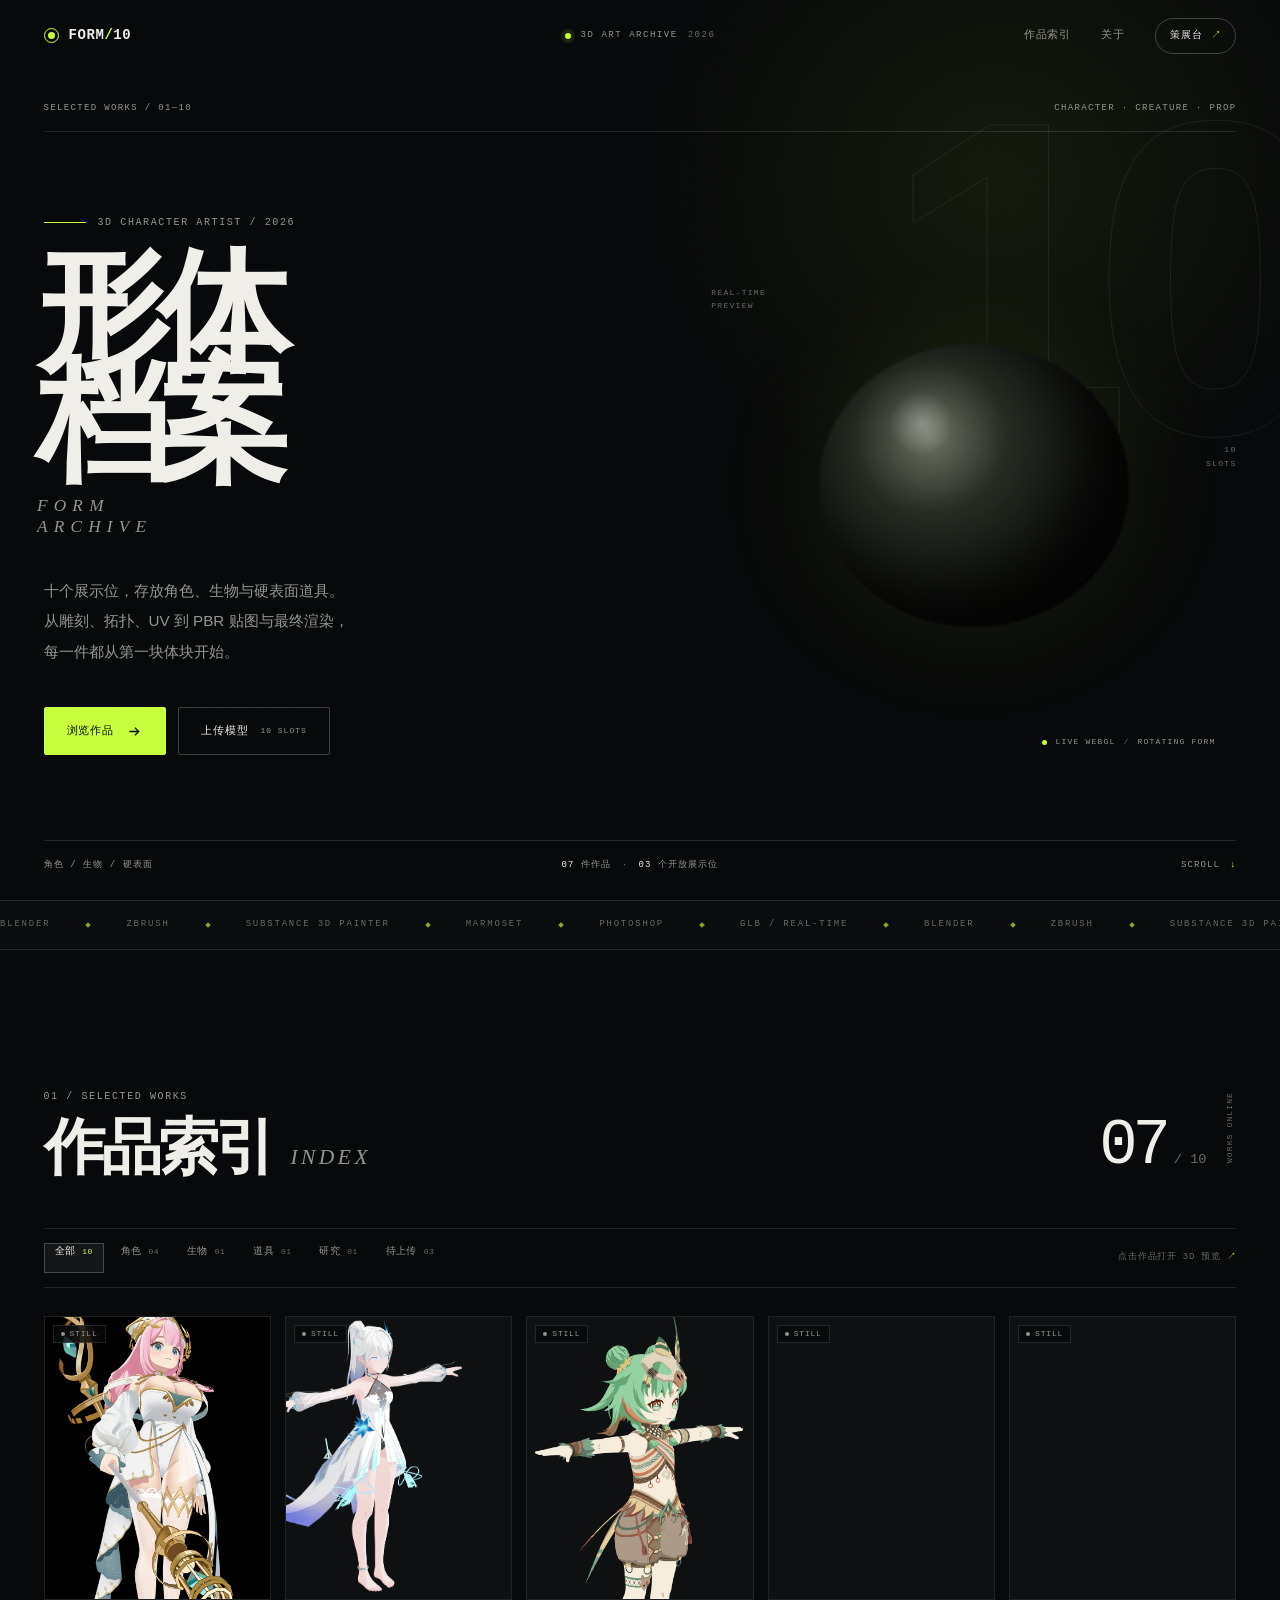
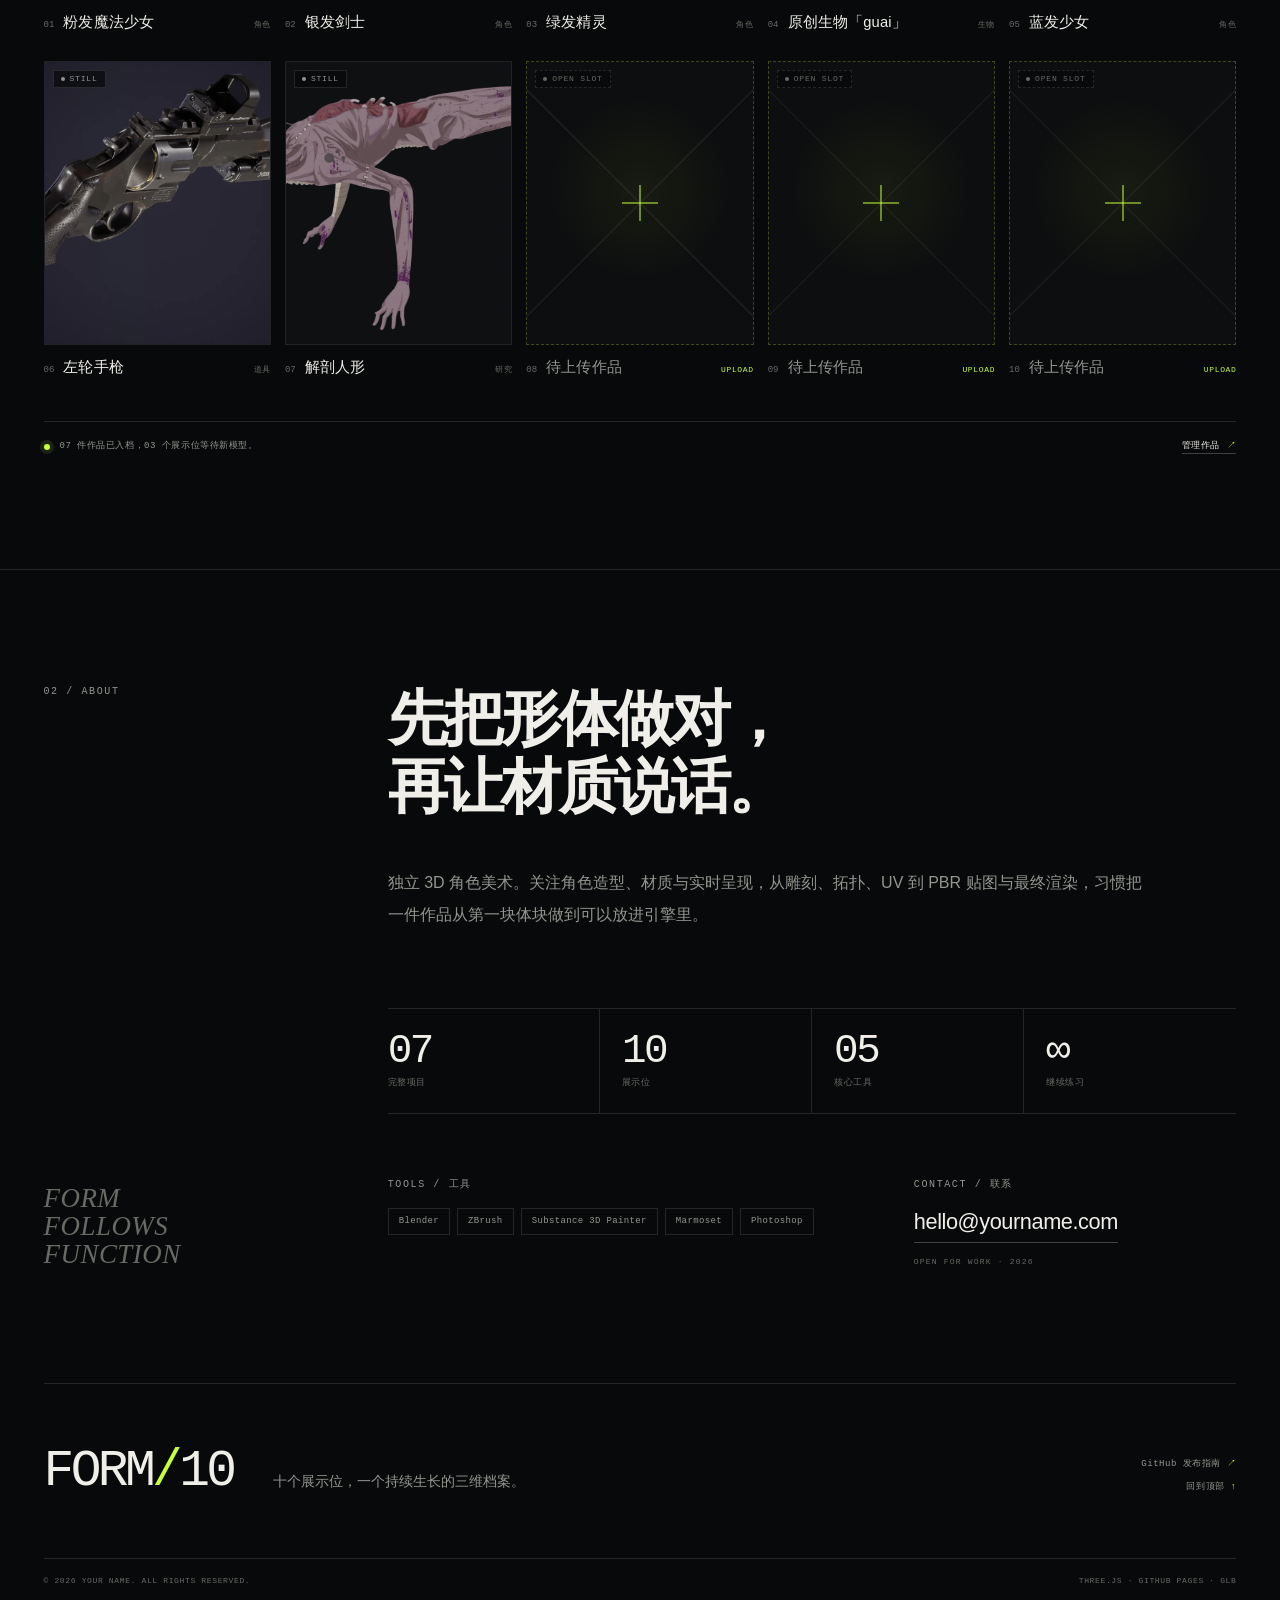
==== index.html @ a202070a "Publish FORM / 10 portfolio site" ====
﻿<!doctype html>
<html lang="zh-CN">
<head>
  <meta charset="utf-8">
  <meta name="viewport" content="width=device-width, initial-scale=1, viewport-fit=cover">
  <meta name="theme-color" content="#08090a">
  <title>形体档案 FORM / 10 — 3D 角色作品集</title>
  <meta name="description" content="3D 角色、生物与硬表面道具作品档案。十个展示位，支持 GLB 实时 3D 预览，适配电脑与手机操作。">
  <meta property="og:title" content="形体档案 FORM / 10">
  <meta property="og:description" content="3D 角色、生物与硬表面道具作品档案。十个展示位，支持实时 3D 预览。">
  <meta property="og:type" content="website">
  <meta property="og:image" content="assets/og-cover.jpg">
  <meta name="twitter:card" content="summary_large_image">
  <meta name="twitter:image" content="assets/og-cover.jpg">
  <link rel="icon" href="assets/favicon.svg" type="image/svg+xml">
  <link rel="stylesheet" href="css/base.css">
  <link rel="stylesheet" href="css/style.css">
  <link rel="stylesheet" href="css/viewer.css">
  <link rel="stylesheet" href="css/responsive.css">
  <script type="importmap">
    {
      "imports": {
        "three": "./vendor/three/three.module.js",
        "three/addons/": "./vendor/three/addons/"
      }
    }
  </script>
  <script src="vendor/jszip/jszip.min.js" defer></script>
  <script type="module" src="js/app.js"></script>
</head>
<body>
  <a class="skip-link" href="#index">跳到作品索引</a>
  <div class="grain" aria-hidden="true"></div>

  <header class="site-header" id="site-header">
    <a class="brand" href="#top" aria-label="FORM / 10 首页">
      <span class="brand-mark" aria-hidden="true"></span>
      <span class="brand-text">FORM<em>/</em>10</span>
    </a>
    <p class="header-note"><span class="status-dot"></span>3D ART ARCHIVE <span class="header-year">2026</span></p>
    <nav class="site-nav" aria-label="主导航">
      <a href="#index">作品索引</a>
      <a href="#about">关于</a>
      <button class="nav-curator" type="button" data-open-curator>策展台 <span aria-hidden="true">↗</span></button>
    </nav>
    <button class="mobile-curator" type="button" data-open-curator aria-label="打开策展台">
      <span>策展台</span><span aria-hidden="true">↗</span>
    </button>
  </header>

  <main id="top">
    <section class="hero" aria-labelledby="hero-title">
      <div class="hero-backdrop" aria-hidden="true">10</div>
      <div class="hero-rule">
        <p>SELECTED WORKS / 01—10</p>
        <p>CHARACTER · CREATURE · PROP</p>
      </div>

      <div class="hero-grid">
        <div class="hero-copy">
          <p class="eyebrow"><span class="eyebrow-line"></span>3D CHARACTER ARTIST / 2026</p>
          <h1 class="hero-title" id="hero-title">
            <span class="hero-title-cn">形体<br>档案</span>
            <span class="hero-title-en" aria-hidden="true">FORM<br>ARCHIVE</span>
          </h1>
          <p class="hero-lede">十个展示位，存放角色、生物与硬表面道具。<br>从雕刻、拓扑、UV 到 PBR 贴图与最终渲染，<br class="desktop-only">每一件都从第一块体块开始。</p>
          <div class="hero-actions">
            <a class="btn btn-solid" href="#index">
              <span>浏览作品</span>
              <svg viewBox="0 0 20 20" aria-hidden="true"><path d="M4 10h11M10.5 5.5 15 10l-4.5 4.5"/></svg>
            </a>
            <button class="btn btn-ghost" type="button" data-open-curator>
              <span>上传模型</span>
              <span class="btn-sup">10 SLOTS</span>
            </button>
          </div>
        </div>

        <div class="hero-visual-wrap">
          <div class="hero-visual" id="hero-visual" aria-hidden="true">
            <div class="hero-orb"></div>
          </div>
          <div class="hero-visual-meta">
            <span class="live-dot" aria-hidden="true"></span>
            <span>LIVE WEBGL</span>
            <span class="meta-slash">/</span>
            <span>ROTATING FORM</span>
          </div>
          <div class="hero-caption hero-caption-a">REAL-TIME<br>PREVIEW</div>
          <div class="hero-caption hero-caption-b">10<br>SLOTS</div>
        </div>
      </div>

      <div class="hero-foot">
        <p class="hero-foot-left">角色 / 生物 / 硬表面</p>
        <p class="hero-foot-mid"><strong>07</strong> 件作品 <span>·</span> <strong>03</strong> 个开放展示位</p>
        <a class="scroll-cue" href="#index"><span>SCROLL</span><span aria-hidden="true">↓</span></a>
      </div>
    </section>

    <div class="tool-strip" aria-label="使用软件">
      <div class="tool-strip-track">
        <span>BLENDER</span><i></i>
        <span>ZBRUSH</span><i></i>
        <span>SUBSTANCE 3D PAINTER</span><i></i>
        <span>MARMOSET</span><i></i>
        <span>PHOTOSHOP</span><i></i>
        <span>GLB / REAL-TIME</span><i></i>
        <span>BLENDER</span><i></i>
        <span>ZBRUSH</span><i></i>
        <span>SUBSTANCE 3D PAINTER</span><i></i>
        <span>MARMOSET</span><i></i>
        <span>PHOTOSHOP</span><i></i>
        <span>GLB / REAL-TIME</span><i></i>
      </div>
    </div>

    <section class="index-section" id="index" aria-labelledby="index-title">
      <div class="section-head">
        <div>
          <p class="section-kicker">01 / SELECTED WORKS</p>
          <h2 class="section-title" id="index-title">作品索引 <span>INDEX</span></h2>
        </div>
        <div class="index-count" aria-live="polite">
          <strong id="work-count">07</strong><span>/ 10</span>
          <small>WORKS ONLINE</small>
        </div>
      </div>

      <div class="index-toolbar">
        <div class="filters" role="group" aria-label="按类型筛选">
          <button class="filter is-active" type="button" data-filter="all" aria-pressed="true">全部 <span>10</span></button>
          <button class="filter" type="button" data-filter="character" aria-pressed="false">角色 <span>04</span></button>
          <button class="filter" type="button" data-filter="creature" aria-pressed="false">生物 <span>01</span></button>
          <button class="filter" type="button" data-filter="prop" aria-pressed="false">道具 <span>01</span></button>
          <button class="filter" type="button" data-filter="study" aria-pressed="false">研究 <span>01</span></button>
          <button class="filter" type="button" data-filter="open" aria-pressed="false">待上传 <span>03</span></button>
        </div>
        <p class="toolbar-note">点击作品打开 3D 预览 <span aria-hidden="true">↗</span></p>
      </div>

      <div class="works-grid" id="works-grid" aria-live="polite"></div>
      <noscript><p class="noscript">请启用 JavaScript 以查看作品。</p></noscript>

      <div class="index-foot">
        <p><span class="status-dot"></span> 07 件作品已入档，03 个展示位等待新模型。</p>
        <button class="text-link" type="button" data-open-curator>管理作品 <span aria-hidden="true">↗</span></button>
      </div>
    </section>

    <section class="about-section" id="about" aria-labelledby="about-title">
      <div class="about-side">
        <p class="section-kicker">02 / ABOUT</p>
        <p class="about-side-en">FORM FOLLOWS<br>FUNCTION</p>
      </div>
      <div class="about-main">
        <h2 class="about-title" id="about-title">先把形体做对，<br>再让材质说话。</h2>
        <p class="about-lead" id="about-statement">独立 3D 角色美术。关注角色造型、材质与实时呈现，从雕刻、拓扑、UV 到 PBR 贴图与最终渲染，习惯把一件作品从第一块体块做到可以放进引擎里。</p>
        <div class="about-stats">
          <div><strong>07</strong><span>完整项目</span></div>
          <div><strong>10</strong><span>展示位</span></div>
          <div><strong>05</strong><span>核心工具</span></div>
          <div><strong>∞</strong><span>继续练习</span></div>
        </div>
        <div class="about-bottom">
          <div class="about-tools">
            <p class="micro-label">TOOLS / 工具</p>
            <ul id="tools-list">
              <li>Blender</li><li>ZBrush</li><li>Substance 3D Painter</li><li>Marmoset</li><li>Photoshop</li>
            </ul>
          </div>
          <div class="about-contact">
            <p class="micro-label">CONTACT / 联系</p>
            <a id="contact-email" class="contact-link" href="mailto:hello@yourname.com">hello@yourname.com</a>
            <a id="contact-artstation" class="contact-secondary" href="#" target="_blank" rel="noreferrer" hidden>ARTSTATION <span aria-hidden="true">↗</span></a>
            <p class="contact-note">OPEN FOR WORK · 2026</p>
          </div>
        </div>
      </div>
    </section>
  </main>

  <footer class="site-footer">
    <div class="footer-top">
      <p class="footer-brand">FORM<em>/</em>10</p>
      <p class="footer-line">十个展示位，一个持续生长的三维档案。</p>
      <div class="footer-links">
        <a href="guide.html">GitHub 发布指南 <span aria-hidden="true">↗</span></a>
        <a href="#top">回到顶部 <span aria-hidden="true">↑</span></a>
      </div>
    </div>
    <div class="footer-bottom">
      <p>© <span id="footer-year">2026</span> <span id="footer-artist">YOUR NAME</span>. ALL RIGHTS RESERVED.</p>
      <p>THREE.JS · GITHUB PAGES · GLB</p>
    </div>
  </footer>

  <!-- ---------------------------------- 3D viewer ---------------------------------- -->
  <div class="viewer" id="viewer" role="dialog" aria-modal="true" aria-labelledby="viewer-title" aria-hidden="true">
    <div class="viewer-stage" id="viewer-stage">
      <img class="viewer-poster" id="viewer-poster" alt="">
      <div class="viewer-canvas-wrap" id="viewer-canvas-wrap"></div>
      <div class="viewer-loader" id="viewer-loader">
        <div class="loader-orb"><span></span><span></span><span></span></div>
        <p class="loader-label">LOADING MODEL</p>
        <p class="loader-percent" id="loader-percent">0%</p>
      </div>
      <div class="viewer-empty" id="viewer-empty" hidden>
        <div class="empty-icon" aria-hidden="true">
          <svg viewBox="0 0 48 48"><path d="M24 5 41 14.5v19L24 43 7 33.5v-19L24 5Z"/><path d="m7 14.5 17 9.8 17-9.8M24 24.3V43"/></svg>
        </div>
        <p class="micro-label" id="viewer-empty-kicker">NO 3D FILE YET</p>
        <h3 id="viewer-empty-title">这件作品还没有绑定 3D 模型</h3>
        <p id="viewer-empty-desc">上传 GLB / GLTF 后，这里会变成可实时旋转、平移和缩放的 3D 预览。</p>
        <div class="viewer-empty-actions">
          <button class="btn btn-solid btn-small" type="button" id="viewer-upload-btn">上传模型</button>
          <button class="btn btn-ghost btn-small" type="button" id="viewer-close-empty">返回作品</button>
        </div>
      </div>

      <div class="viewer-stage-top">
        <p class="viewer-stage-label"><span class="status-dot"></span> REAL-TIME VIEWER</p>
        <p class="viewer-stage-hint" id="viewer-mobile-hint">单指旋转 · 双指缩放</p>
      </div>

      <div class="viewer-controls-help" id="viewer-controls-help" aria-hidden="true">
        <div><span class="mouse-icon"><i></i></span><span><b>左键拖动</b>平移</span></div>
        <div><span class="mouse-icon mouse-icon--mid"><i></i></span><span><b>中键拖动</b>旋转</span></div>
        <div><span class="wheel-icon"></span><span><b>滚轮</b>缩放</span></div>
      </div>
    </div>

    <aside class="viewer-panel">
      <div class="viewer-panel-top">
        <p>ARCHIVE <span>/</span> <span id="viewer-no">01</span></p>
        <button class="viewer-close" id="viewer-close" type="button" aria-label="关闭 3D 预览">
          <svg viewBox="0 0 24 24" aria-hidden="true"><path d="m6 6 12 12M18 6 6 18"/></svg>
        </button>
      </div>

      <div class="viewer-info">
        <p class="viewer-role" id="viewer-role">3D 角色 / 风格化</p>
        <h2 class="viewer-title" id="viewer-title">粉发魔法少女</h2>
        <p class="viewer-subtitle" id="viewer-subtitle">Pink Mage</p>
        <p class="viewer-desc" id="viewer-desc"></p>
        <ul class="viewer-specs" id="viewer-specs"></ul>
        <div class="viewer-stats" id="viewer-stats" hidden>
          <div><span>FORMAT</span><strong id="stat-format">—</strong></div>
          <div><span>TRIS</span><strong id="stat-tris">—</strong></div>
          <div><span>MESHES</span><strong id="stat-mesh">—</strong></div>
          <div><span>SIZE</span><strong id="stat-size">—</strong></div>
        </div>
      </div>

      <div class="viewer-panel-bottom">
        <div class="viewer-actions">
          <button class="icon-btn" type="button" id="viewer-reset" title="重置视角 (R)">
            <svg viewBox="0 0 24 24" aria-hidden="true"><path d="M4 10a8 8 0 1 1 2.3 6.7M4 4v6h6"/></svg>
            <span>重置视角</span>
          </button>
          <button class="icon-btn" type="button" id="viewer-auto" aria-pressed="false" title="自动旋转">
            <svg viewBox="0 0 24 24" aria-hidden="true"><path d="M20 12a8 8 0 1 1-2.3-5.7M20 4v6h-6"/></svg>
            <span>自动旋转</span>
          </button>
          <button class="icon-btn" type="button" id="viewer-capture" title="截取当前视角作为封面" hidden>
            <svg viewBox="0 0 24 24" aria-hidden="true"><path d="M4 8h3l1.5-2h7L17 8h3v10H4V8Z"/><circle cx="12" cy="13" r="3.2"/></svg>
            <span>截取封面</span>
          </button>
          <button class="icon-btn" type="button" id="viewer-replace" title="更换模型">
            <svg viewBox="0 0 24 24" aria-hidden="true"><path d="M12 16V4M7 9l5-5 5 5M4 15v4a2 2 0 0 0 2 2h12a2 2 0 0 0 2-2v-4"/></svg>
            <span>更换模型</span>
          </button>
        </div>
        <p class="viewer-footnote" id="viewer-footnote">GLB · 实时渲染</p>
      </div>
    </aside>
  </div>

  <!-- ---------------------------------- curator ---------------------------------- -->
  <div class="modal" id="curator-modal" role="dialog" aria-modal="true" aria-labelledby="curator-title" aria-hidden="true">
    <div class="modal-backdrop" data-close-modal></div>
    <div class="modal-dialog curator-dialog">
      <div class="modal-head">
        <div>
          <p class="modal-kicker">CURATOR / 10 SLOTS</p>
          <h2 class="modal-title" id="curator-title">策展台</h2>
        </div>
        <button class="modal-close" type="button" data-close-modal aria-label="关闭策展台">
          <svg viewBox="0 0 24 24" aria-hidden="true"><path d="m6 6 12 12M18 6 6 18"/></svg>
        </button>
      </div>

      <p class="modal-intro">在这里把 3D 模型绑定到十个展示位。文件只保存在当前浏览器；要让访客看到，请导出发布包并上传到 GitHub。</p>

      <div class="curator-list" id="curator-list"></div>

      <div class="curator-foot">
        <div class="storage-meter">
          <div class="storage-meter-head"><span>本地占用</span><strong id="storage-size">—</strong></div>
          <div class="storage-bar"><i id="storage-bar-fill"></i></div>
          <p>建议单个 GLB ≤ 20MB，十个模型合计 ≤ 200MB。</p>
        </div>
        <div class="curator-foot-actions">
          <button class="btn btn-ghost btn-small" type="button" id="export-pack" disabled>
            <svg viewBox="0 0 20 20" aria-hidden="true"><path d="M10 3v9M6 8l4 4 4-4M4 14v3h12v-3"/></svg>
            导出发布包
          </button>
          <button class="text-link text-link--danger" type="button" id="clear-local" disabled>清空本地模型</button>
        </div>
      </div>
    </div>
  </div>

  <!-- ---------------------------------- upload ---------------------------------- -->
  <div class="modal" id="upload-modal" role="dialog" aria-modal="true" aria-labelledby="upload-title" aria-hidden="true">
    <div class="modal-backdrop" data-close-modal></div>
    <form class="modal-dialog upload-dialog" id="upload-form">
      <div class="modal-head">
        <div>
          <p class="modal-kicker">BIND MODEL / SLOT <span id="upload-slot-label">08</span></p>
          <h2 class="modal-title" id="upload-title">上传 3D 模型</h2>
        </div>
        <button class="modal-close" type="button" data-close-modal aria-label="关闭上传">
          <svg viewBox="0 0 24 24" aria-hidden="true"><path d="m6 6 12 12M18 6 6 18"/></svg>
        </button>
      </div>

      <div class="dropzone" id="dropzone">
        <input id="file-input" type="file" multiple accept=".glb,.gltf,.obj,.stl,.bin,.png,.jpg,.jpeg,.webp,.mtl" hidden>
        <input id="folder-input" type="file" multiple webkitdirectory directory hidden>
        <div class="dropzone-icon" aria-hidden="true">
          <svg viewBox="0 0 48 48"><path d="M24 5 41 14.5v19L24 43 7 33.5v-19L24 5Z"/><path d="m7 14.5 17 9.8 17-9.8M24 24.3V43"/></svg>
        </div>
        <p class="dropzone-title">把模型拖进来</p>
        <p class="dropzone-note">推荐单文件 <b>.GLB</b>；也支持 .GLTF / .OBJ / .STL<br>带贴图时请把整个文件夹一起拖入</p>
        <div class="dropzone-actions">
          <button class="btn btn-ghost btn-small" type="button" id="pick-files">选择文件</button>
          <button class="btn btn-ghost btn-small" type="button" id="pick-folder">选择文件夹</button>
        </div>
      </div>

      <div class="file-summary" id="file-summary" hidden>
        <div class="file-summary-head">
          <p><strong id="file-count">0</strong> 个文件 · <span id="file-total">0 MB</span></p>
          <button class="text-link" type="button" id="clear-files">重新选择</button>
        </div>
        <ul id="file-list"></ul>
      </div>

      <div class="form-grid">
        <label class="field">
          <span>作品名</span>
          <input id="field-title" name="title" type="text" maxlength="40" placeholder="例如：银发剑士" required>
        </label>
        <label class="field">
          <span>类型</span>
          <select id="field-category" name="category">
            <option value="character">角色 / CHARACTER</option>
            <option value="creature">生物 / CREATURE</option>
            <option value="prop">道具 / PROP</option>
            <option value="study">研究 / STUDY</option>
          </select>
        </label>
        <label class="field field-wide">
          <span>方向 / 角色描述</span>
          <input id="field-role" name="role" type="text" maxlength="50" placeholder="例如：3D 角色 / 风格化">
        </label>
        <label class="field field-wide" id="entry-field" hidden>
          <span>入口文件</span>
          <select id="field-entry" name="entry"></select>
        </label>
        <label class="field field-wide">
          <span>作品说明（可选）</span>
          <textarea id="field-description" name="description" rows="3" maxlength="280" placeholder="一句话说明这件作品的重点。"></textarea>
        </label>
        <label class="field field-wide field-cover">
          <span>封面图（可选）</span>
          <input id="field-cover" name="cover" type="file" accept="image/*">
          <small>不上传也没关系，加载模型后可以在查看器里“截取封面”。</small>
        </label>
      </div>

      <p class="form-error" id="form-error" role="alert" hidden></p>

      <div class="modal-actions">
        <p class="upload-limit-note">最多 10 个展示位 · 单文件建议 ≤ 20MB</p>
        <div>
          <button class="btn btn-ghost btn-small" type="button" data-close-modal>取消</button>
          <button class="btn btn-solid btn-small" type="submit" id="upload-submit">
            <span>保存到展示位</span>
            <svg viewBox="0 0 20 20" aria-hidden="true"><path d="M4 10h11M10.5 5.5 15 10l-4.5 4.5"/></svg>
          </button>
        </div>
      </div>
    </form>
  </div>

  <div class="toast-region" id="toast-region" aria-live="polite" aria-atomic="true"></div>

  <template id="work-card-template">
    <article class="work-card">
      <button class="work-card-button" type="button">
        <span class="work-thumb">
          <img class="work-cover" alt="" loading="lazy" decoding="async">
          <span class="work-thumb-fallback" aria-hidden="true"></span>
          <span class="work-badge"></span>
          <span class="work-hover">
            <span class="work-hover-label">OPEN ARCHIVE</span>
            <span class="work-hover-icon" aria-hidden="true">↗</span>
          </span>
        </span>
        <span class="work-meta">
          <span class="work-no"></span>
          <span class="work-name"></span>
          <span class="work-category"></span>
        </span>
      </button>
    </article>
  </template>
</body>
</html>
---- css/base.css ----
/* ==========================================================================
   FORM / 10 — base, header, hero, tool strip
   ========================================================================== */

:root {
  --bg: #08090a;
  --bg-soft: #0c0d0e;
  --surface: #101112;
  --surface-2: #151617;
  --surface-3: #1b1c1d;
  --text: #efeee9;
  --muted: #94958f;
  --muted-2: #696a65;
  --line: rgba(239, 238, 233, 0.12);
  --line-strong: rgba(239, 238, 233, 0.24);
  --accent: #c8ff3d;
  --accent-ink: #080a02;
  --danger: #ff6f61;
  --font-sans: "Helvetica Neue", "Inter", "SF Pro Display", "PingFang SC", "Microsoft YaHei", sans-serif;
  --font-serif: "Times New Roman", "Songti SC", "STSong", serif;
  --font-mono: "SFMono-Regular", "Cascadia Mono", "Roboto Mono", "Consolas", monospace;
  --page: 1600px;
  --pad: clamp(20px, 3.4vw, 56px);
  --header-h: 72px;
  --ease: cubic-bezier(0.22, 1, 0.36, 1);
}

*,
*::before,
*::after {
  box-sizing: border-box;
}

[hidden] {
  display: none !important;
}

html {
  scroll-behavior: smooth;
  scrollbar-color: #393a36 var(--bg);
}

body {
  margin: 0;
  background: var(--bg);
  color: var(--text);
  font-family: var(--font-sans);
  font-size: 16px;
  line-height: 1.5;
  -webkit-font-smoothing: antialiased;
  overflow-x: hidden;
}

body.modal-open,
body.viewer-open {
  overflow: hidden;
}

::selection {
  background: var(--accent);
  color: var(--accent-ink);
}

img,
svg,
canvas {
  display: block;
  max-width: 100%;
}

button,
input,
textarea,
select {
  font: inherit;
  color: inherit;
}

button {
  border: 0;
  background: none;
  cursor: pointer;
}

a {
  color: inherit;
  text-decoration: none;
}

ul,
ol,
dl,
dd,
p,
h1,
h2,
h3,
h4 {
  margin: 0;
}

button:focus-visible,
a:focus-visible,
input:focus-visible,
select:focus-visible,
textarea:focus-visible,
[tabindex]:focus-visible {
  outline: 2px solid var(--accent);
  outline-offset: 4px;
}

.skip-link {
  position: fixed;
  top: 12px;
  left: 12px;
  z-index: 300;
  padding: 10px 16px;
  background: var(--accent);
  color: var(--accent-ink);
  font: 600 12px/1 var(--font-mono);
  transform: translateY(-160%);
  transition: transform 0.2s;
}

.skip-link:focus {
  transform: translateY(0);
}

.grain {
  position: fixed;
  inset: 0;
  z-index: 200;
  pointer-events: none;
  opacity: 0.045;
  background-image: url("data:image/svg+xml,%3Csvg viewBox='0 0 160 160' xmlns='http://www.w3.org/2000/svg'%3E%3Cfilter id='n'%3E%3CfeTurbulence type='fractalNoise' baseFrequency='.9' numOctaves='3' stitchTiles='stitch'/%3E%3C/filter%3E%3Crect width='100%25' height='100%25' filter='url(%23n)' opacity='.85'/%3E%3C/svg%3E");
  background-size: 160px 160px;
  mix-blend-mode: soft-light;
}

.status-dot {
  display: inline-block;
  width: 6px;
  height: 6px;
  border-radius: 50%;
  background: var(--accent);
  box-shadow: 0 0 0 4px rgba(200, 255, 61, 0.1);
  flex: none;
}

.micro-label,
.section-kicker,
.eyebrow {
  font-family: var(--font-mono);
  font-size: 10px;
  font-weight: 500;
  line-height: 1.4;
  letter-spacing: 0.16em;
  text-transform: uppercase;
  color: var(--muted);
}

.desktop-only {
  display: inline;
}

/* ==========================================================================
   Header
   ========================================================================== */

.site-header {
  position: fixed;
  top: 0;
  left: 0;
  right: 0;
  z-index: 90;
  display: grid;
  grid-template-columns: 1fr auto 1fr;
  align-items: center;
  gap: 24px;
  height: var(--header-h);
  padding: 0 var(--pad);
  border-bottom: 1px solid transparent;
  transition: background 0.35s, border-color 0.35s, backdrop-filter 0.35s;
}

.site-header.is-scrolled {
  background: rgba(8, 9, 10, 0.82);
  border-color: var(--line);
  backdrop-filter: blur(18px);
}

.brand {
  display: inline-flex;
  align-items: center;
  gap: 10px;
  justify-self: start;
  font-family: var(--font-mono);
  font-size: 14px;
  font-weight: 600;
  letter-spacing: 0.04em;
}

.brand-mark {
  position: relative;
  width: 15px;
  height: 15px;
  border: 1px solid var(--accent);
  border-radius: 50%;
}

.brand-mark::after {
  content: "";
  position: absolute;
  inset: 3px;
  border-radius: 50%;
  background: var(--accent);
  transition: transform 0.35s var(--ease);
}

.brand:hover .brand-mark::after {
  transform: scale(1.65);
}

.brand-text em {
  font-style: normal;
  color: var(--accent);
}

.header-note {
  display: flex;
  align-items: center;
  gap: 10px;
  justify-self: center;
  font-family: var(--font-mono);
  font-size: 9px;
  letter-spacing: 0.17em;
  color: var(--muted);
  white-space: nowrap;
}

.header-year {
  color: var(--muted-2);
}

.site-nav {
  display: flex;
  align-items: center;
  gap: clamp(16px, 2.4vw, 34px);
  justify-self: end;
  font-family: var(--font-mono);
  font-size: 11px;
  letter-spacing: 0.06em;
}

.site-nav a {
  position: relative;
  color: var(--muted);
  transition: color 0.25s;
}

.site-nav a::after {
  content: "";
  position: absolute;
  left: 0;
  right: 0;
  bottom: -6px;
  height: 1px;
  background: var(--accent);
  transform: scaleX(0);
  transform-origin: right;
  transition: transform 0.3s var(--ease);
}

.site-nav a:hover {
  color: var(--text);
}

.site-nav a:hover::after {
  transform: scaleX(1);
  transform-origin: left;
}

.nav-curator,
.mobile-curator {
  display: inline-flex;
  align-items: center;
  gap: 8px;
  min-height: 36px;
  padding: 0 14px;
  border: 1px solid var(--line-strong);
  border-radius: 999px;
  font-family: var(--font-mono);
  font-size: 10px;
  letter-spacing: 0.08em;
  color: var(--text);
  transition: background 0.25s, color 0.25s, border-color 0.25s;
}

.nav-curator span,
.mobile-curator span:last-child {
  color: var(--accent);
  transition: transform 0.25s var(--ease);
}

.nav-curator:hover,
.mobile-curator:hover {
  background: var(--accent);
  border-color: var(--accent);
  color: var(--accent-ink);
}

.nav-curator:hover span,
.mobile-curator:hover span {
  color: var(--accent-ink);
  transform: translate(2px, -2px);
}

.mobile-curator {
  display: none;
  justify-self: end;
}

/* ==========================================================================
   Hero
   ========================================================================== */

.hero {
  position: relative;
  display: flex;
  flex-direction: column;
  min-height: 100svh;
  max-width: var(--page);
  margin: 0 auto;
  padding: calc(var(--header-h) + 30px) var(--pad) 28px;
  overflow: hidden;
}

.hero::before {
  content: "";
  position: absolute;
  top: -20%;
  right: -8%;
  width: 60vw;
  height: 80vh;
  background: radial-gradient(ellipse at center, rgba(200, 255, 61, 0.07), transparent 65%);
  pointer-events: none;
}

.hero-backdrop {
  position: absolute;
  top: 11%;
  right: -0.045em;
  z-index: 0;
  font-family: var(--font-sans);
  font-size: clamp(18rem, 35vw, 40rem);
  font-weight: 800;
  line-height: 0.8;
  letter-spacing: -0.09em;
  color: transparent;
  -webkit-text-stroke: 1px rgba(239, 238, 233, 0.075);
  pointer-events: none;
  user-select: none;
}

.hero-rule {
  position: relative;
  z-index: 2;
  display: flex;
  justify-content: space-between;
  gap: 24px;
  padding-bottom: 15px;
  border-bottom: 1px solid var(--line);
  font-family: var(--font-mono);
  font-size: 9px;
  letter-spacing: 0.15em;
  color: var(--muted);
}

.hero-grid {
  position: relative;
  z-index: 2;
  display: grid;
  grid-template-columns: minmax(0, 1.08fr) minmax(360px, 0.92fr);
  align-items: center;
  gap: 4vw;
  flex: 1;
  padding: clamp(30px, 5vh, 70px) 0;
}

.hero-copy {
  position: relative;
  z-index: 2;
}

.eyebrow {
  display: flex;
  align-items: center;
  gap: 12px;
  margin-bottom: clamp(18px, 3vh, 34px);
  color: var(--muted);
}

.eyebrow-line {
  width: 42px;
  height: 1px;
  background: var(--accent);
}

.hero-title {
  margin-left: -0.06em;
  font-size: clamp(4.8rem, 11vw, 10.8rem);
  font-weight: 700;
  line-height: 0.82;
  letter-spacing: -0.085em;
}

.hero-title-cn {
  display: block;
}

.hero-title-en {
  display: block;
  margin-top: clamp(16px, 2.4vh, 28px);
  margin-left: 0.08em;
  font-family: var(--font-serif);
  font-size: clamp(1rem, 1.35vw, 1.45rem);
  font-style: italic;
  font-weight: 400;
  line-height: 1.2;
  letter-spacing: 0.36em;
  color: var(--muted);
}

.hero-lede {
  max-width: 520px;
  margin-top: clamp(24px, 4.2vh, 44px);
  font-size: clamp(0.95rem, 1.1vw, 1.08rem);
  line-height: 2;
  color: var(--muted);
}

.hero-actions {
  display: flex;
  flex-wrap: wrap;
  align-items: center;
  gap: 12px;
  margin-top: clamp(26px, 4.5vh, 48px);
}

.btn {
  display: inline-flex;
  align-items: center;
  justify-content: center;
  gap: 12px;
  min-height: 48px;
  padding: 0 22px;
  border: 1px solid transparent;
  border-radius: 2px;
  font-family: var(--font-mono);
  font-size: 11px;
  font-weight: 500;
  letter-spacing: 0.08em;
  white-space: nowrap;
  transition: background 0.25s, color 0.25s, border-color 0.25s, transform 0.25s var(--ease);
}

.btn svg {
  width: 17px;
  height: 17px;
  fill: none;
  stroke: currentColor;
  stroke-width: 1.5;
  transition: transform 0.25s var(--ease);
}

.btn:hover svg {
  transform: translateX(4px);
}

.btn-solid {
  background: var(--accent);
  border-color: var(--accent);
  color: var(--accent-ink);
}

.btn-solid:hover {
  background: var(--text);
  border-color: var(--text);
  transform: translateY(-2px);
}

.btn-ghost {
  border-color: var(--line-strong);
  color: var(--text);
}

.btn-ghost:hover {
  border-color: var(--text);
  background: var(--text);
  color: var(--bg);
  transform: translateY(-2px);
}

.btn-small {
  min-height: 40px;
  padding: 0 16px;
  font-size: 10px;
}

.btn-sup {
  font-size: 8px;
  color: var(--muted);
  letter-spacing: 0.12em;
}

.btn-ghost:hover .btn-sup {
  color: var(--bg);
}

.hero-visual-wrap {
  position: relative;
  justify-self: end;
  width: min(100%, 540px);
  aspect-ratio: 1 / 1;
}

.hero-visual {
  position: absolute;
  inset: 8% 4% 8% 4%;
  z-index: 1;
}

.hero-orb {
  position: absolute;
  inset: 18%;
  border-radius: 50%;
  background:
    radial-gradient(circle at 33% 28%, rgba(255, 255, 255, 0.28), transparent 11%),
    radial-gradient(circle at 36% 33%, #6c7162 0, #262b23 28%, #0c0d0b 66%);
  box-shadow:
    0 0 120px rgba(200, 255, 61, 0.08),
    inset -30px -30px 80px rgba(0, 0, 0, 0.8);
  filter: blur(1px);
}

.hero-canvas {
  position: absolute;
  inset: 0;
  z-index: 2;
  width: 100%;
  height: 100%;
  cursor: default;
}

.hero-webgl--failed .hero-canvas {
  display: none;
}

.hero-visual-meta {
  position: absolute;
  right: 4%;
  bottom: 0;
  z-index: 3;
  display: flex;
  align-items: center;
  gap: 8px;
  font-family: var(--font-mono);
  font-size: 8px;
  letter-spacing: 0.15em;
  color: var(--muted);
}

.live-dot {
  width: 5px;
  height: 5px;
  border-radius: 50%;
  background: var(--accent);
  animation: pulse 2s ease-in-out infinite;
}

.meta-slash {
  color: var(--muted-2);
}

.hero-caption {
  position: absolute;
  z-index: 2;
  font-family: var(--font-mono);
  font-size: 8px;
  line-height: 1.7;
  letter-spacing: 0.16em;
  color: var(--muted-2);
}

.hero-caption-a {
  top: 12%;
  left: 0;
}

.hero-caption-b {
  top: 42%;
  right: 0;
  text-align: right;
}

.hero-foot {
  position: relative;
  z-index: 2;
  display: grid;
  grid-template-columns: 1fr auto 1fr;
  align-items: center;
  gap: 24px;
  padding-top: 18px;
  border-top: 1px solid var(--line);
  font-family: var(--font-mono);
  font-size: 9px;
  letter-spacing: 0.12em;
  color: var(--muted);
}

.hero-foot-mid {
  text-align: center;
}

.hero-foot-mid strong {
  color: var(--text);
  font-weight: 500;
}

.hero-foot-mid span {
  margin: 0 4px;
  color: var(--muted-2);
}

.scroll-cue {
  display: flex;
  justify-self: end;
  align-items: center;
  gap: 10px;
  transition: color 0.2s;
}

.scroll-cue span:last-child {
  color: var(--accent);
  animation: nudge 2.4s ease-in-out infinite;
}

.scroll-cue:hover {
  color: var(--text);
}

/* ==========================================================================
   Tool strip
   ========================================================================== */

.tool-strip {
  overflow: hidden;
  border-top: 1px solid var(--line);
  border-bottom: 1px solid var(--line);
  background: #0b0c0d;
}

.tool-strip-track {
  display: flex;
  align-items: center;
  gap: 36px;
  width: max-content;
  padding: 17px 0;
  animation: marquee 40s linear infinite;
}

.tool-strip:hover .tool-strip-track {
  animation-play-state: paused;
}

.tool-strip-track span {
  font-family: var(--font-mono);
  font-size: 9px;
  letter-spacing: 0.2em;
  color: var(--muted-2);
  white-space: nowrap;
}

.tool-strip-track i {
  width: 4px;
  height: 4px;
  background: var(--accent);
  transform: rotate(45deg);
  opacity: 0.65;
  flex: none;
}

/* ==========================================================================
   Shared animations
   ========================================================================== */

@keyframes pulse {
  0%, 100% { opacity: 1; transform: scale(1); }
  50% { opacity: 0.35; transform: scale(0.75); }
}

@keyframes nudge {
  0%, 100% { transform: translateY(0); }
  50% { transform: translateY(4px); }
}

@keyframes marquee {
  from { transform: translateX(0); }
  to { transform: translateX(-50%); }
}
---- css/style.css ----
/* ==========================================================================
   Index / works grid
   ========================================================================== */

.index-section {
  max-width: var(--page);
  margin: 0 auto;
  padding: clamp(90px, 11vw, 160px) var(--pad) clamp(70px, 9vw, 120px);
}

.section-head {
  display: flex;
  align-items: flex-end;
  justify-content: space-between;
  gap: 32px;
  padding-bottom: clamp(30px, 4vw, 54px);
}

.section-title {
  margin-top: 14px;
  font-size: clamp(2.35rem, 4.8vw, 4.8rem);
  font-weight: 600;
  line-height: 0.95;
  letter-spacing: -0.06em;
}

.section-title span {
  display: inline-block;
  margin-left: 0.2em;
  font-family: var(--font-serif);
  font-size: 0.35em;
  font-style: italic;
  font-weight: 400;
  letter-spacing: 0.16em;
  color: var(--muted);
  transform: translateY(-0.2em);
}

.index-count {
  display: flex;
  align-items: baseline;
  gap: 8px;
  flex: none;
  padding-bottom: 4px;
}

.index-count strong {
  font-family: var(--font-mono);
  font-size: clamp(2.8rem, 5vw, 5rem);
  font-weight: 400;
  line-height: 0.8;
  letter-spacing: -0.08em;
}

.index-count > span {
  font-family: var(--font-mono);
  font-size: 0.85rem;
  color: var(--muted-2);
}

.index-count small {
  margin-left: 10px;
  font-family: var(--font-mono);
  font-size: 8px;
  letter-spacing: 0.14em;
  color: var(--muted-2);
  writing-mode: vertical-rl;
  transform: rotate(180deg);
}

.index-toolbar {
  display: flex;
  align-items: center;
  justify-content: space-between;
  gap: 24px;
  padding: 14px 0;
  border-top: 1px solid var(--line);
  border-bottom: 1px solid var(--line);
}

.filters {
  display: flex;
  flex-wrap: wrap;
  gap: 6px;
}

.filter {
  display: inline-flex;
  align-items: baseline;
  gap: 7px;
  min-height: 30px;
  padding: 0 10px;
  border: 1px solid transparent;
  border-radius: 1px;
  font-family: var(--font-mono);
  font-size: 10px;
  letter-spacing: 0.04em;
  color: var(--muted);
  transition: color 0.2s, border-color 0.2s, background 0.2s;
}

.filter span {
  font-size: 8px;
  color: var(--muted-2);
}

.filter:hover {
  color: var(--text);
  border-color: var(--line);
}

.filter.is-active {
  border-color: var(--line-strong);
  background: var(--surface-2);
  color: var(--text);
}

.filter.is-active span {
  color: var(--accent);
}

.toolbar-note {
  font-family: var(--font-mono);
  font-size: 9px;
  letter-spacing: 0.08em;
  color: var(--muted-2);
  white-space: nowrap;
}

.toolbar-note span {
  color: var(--accent);
}

.works-grid {
  display: grid;
  grid-template-columns: repeat(5, minmax(0, 1fr));
  gap: 28px 14px;
  padding-top: 28px;
}

.work-card {
  min-width: 0;
  opacity: 0;
  animation: card-in 0.7s var(--ease) forwards;
}

.work-card.is-hidden {
  display: none;
}

.work-card-button {
  display: block;
  width: 100%;
  padding: 0;
  text-align: left;
}

.work-thumb {
  position: relative;
  display: block;
  aspect-ratio: 4 / 5;
  overflow: hidden;
  background: #0f1011;
  border: 1px solid rgba(239, 238, 233, 0.08);
  isolation: isolate;
}

.work-thumb::after {
  content: "";
  position: absolute;
  inset: 0;
  z-index: 2;
  background: linear-gradient(to top, rgba(6, 7, 8, 0.78), transparent 40%);
  opacity: 0;
  transition: opacity 0.4s;
  pointer-events: none;
}

.work-cover {
  width: 100%;
  height: 100%;
  object-fit: cover;
  transition: transform 0.9s var(--ease), filter 0.5s;
}

.work-card-button:hover .work-cover {
  transform: scale(1.045);
  filter: brightness(1.06);
}

.work-thumb-fallback {
  position: absolute;
  inset: 0;
  display: none;
  background:
    linear-gradient(135deg, transparent 49.7%, rgba(239, 238, 233, 0.08) 50%, transparent 50.3%),
    linear-gradient(45deg, transparent 49.7%, rgba(239, 238, 233, 0.08) 50%, transparent 50.3%),
    radial-gradient(circle at 50% 45%, rgba(200, 255, 61, 0.06), transparent 48%),
    #0d0e0f;
}

.work-thumb-fallback::before,
.work-thumb-fallback::after {
  content: "";
  position: absolute;
  top: 50%;
  left: 50%;
  background: rgba(239, 238, 233, 0.22);
  transform: translate(-50%, -50%);
}

.work-thumb-fallback::before {
  width: 36px;
  height: 1px;
}

.work-thumb-fallback::after {
  width: 1px;
  height: 36px;
}

.work-card.is-open .work-thumb {
  border-style: dashed;
  border-color: rgba(200, 255, 61, 0.24);
}

.work-card.is-open .work-cover {
  display: none;
}

.work-card.is-open .work-thumb-fallback {
  display: block;
}

.work-card.is-open .work-thumb-fallback::before,
.work-card.is-open .work-thumb-fallback::after {
  background: var(--accent);
  transition: transform 0.4s var(--ease);
}

.work-card.is-open:hover .work-thumb-fallback::before {
  transform: translate(-50%, -50%) scaleX(1.4);
}

.work-card.is-open:hover .work-thumb-fallback::after {
  transform: translate(-50%, -50%) scaleY(1.4);
}

.work-badge {
  position: absolute;
  top: 8px;
  left: 8px;
  z-index: 3;
  display: inline-flex;
  align-items: center;
  gap: 5px;
  padding: 4px 7px;
  border: 1px solid var(--line);
  background: rgba(8, 9, 10, 0.7);
  backdrop-filter: blur(8px);
  font-family: var(--font-mono);
  font-size: 8px;
  line-height: 1;
  letter-spacing: 0.1em;
  color: var(--muted);
}

.work-badge::before {
  content: "";
  width: 4px;
  height: 4px;
  border-radius: 50%;
  background: currentColor;
}

.work-badge.is-3d {
  border-color: rgba(200, 255, 61, 0.35);
  color: var(--accent);
}

.work-badge.is-local {
  color: #9fd5ff;
  border-color: rgba(159, 213, 255, 0.35);
}

.work-badge.is-open {
  color: var(--muted-2);
  border-style: dashed;
}

.work-hover {
  position: absolute;
  left: 10px;
  right: 10px;
  bottom: 9px;
  z-index: 4;
  display: flex;
  align-items: center;
  justify-content: space-between;
  font-family: var(--font-mono);
  font-size: 8px;
  letter-spacing: 0.12em;
  color: var(--text);
  opacity: 0;
  transform: translateY(7px);
  transition: opacity 0.35s, transform 0.35s var(--ease);
}

.work-hover-icon {
  display: grid;
  place-items: center;
  width: 24px;
  height: 24px;
  border-radius: 50%;
  background: var(--accent);
  color: var(--accent-ink);
  font-size: 12px;
}

.work-card-button:hover .work-thumb::after,
.work-card-button:hover .work-hover {
  opacity: 1;
}

.work-card-button:hover .work-hover {
  transform: translateY(0);
}

.work-meta {
  display: grid;
  grid-template-columns: auto minmax(0, 1fr) auto;
  align-items: baseline;
  gap: 9px;
  padding-top: 11px;
}

.work-no {
  font-family: var(--font-mono);
  font-size: 9px;
  color: var(--muted-2);
}

.work-name {
  overflow: hidden;
  font-size: 0.92rem;
  font-weight: 500;
  letter-spacing: 0.01em;
  text-overflow: ellipsis;
  white-space: nowrap;
  transition: color 0.2s;
}

.work-category {
  font-family: var(--font-mono);
  font-size: 8px;
  letter-spacing: 0.08em;
  color: var(--muted-2);
  white-space: nowrap;
}

.work-card-button:hover .work-name {
  color: var(--accent);
}

.work-card.is-open .work-name {
  color: var(--muted);
}

.work-card.is-open .work-category {
  color: var(--accent);
}

.index-foot {
  display: flex;
  align-items: center;
  justify-content: space-between;
  gap: 24px;
  margin-top: 42px;
  padding-top: 18px;
  border-top: 1px solid var(--line);
  font-family: var(--font-mono);
  font-size: 9px;
  letter-spacing: 0.06em;
  color: var(--muted);
}

.index-foot p {
  display: flex;
  align-items: center;
  gap: 10px;
}

.text-link {
  display: inline-flex;
  align-items: center;
  gap: 7px;
  padding: 0;
  border-bottom: 1px solid var(--line-strong);
  font-family: var(--font-mono);
  font-size: 9px;
  letter-spacing: 0.06em;
  color: var(--text);
  transition: color 0.2s, border-color 0.2s;
}

.text-link:hover {
  color: var(--accent);
  border-color: var(--accent);
}

.text-link span {
  color: var(--accent);
}

.text-link--danger {
  color: var(--danger);
  border-color: rgba(255, 111, 97, 0.35);
}

.text-link--danger:hover {
  color: var(--danger);
  border-color: var(--danger);
}

.noscript {
  padding: 30px;
  border: 1px solid var(--line);
  color: var(--muted);
}

.fatal {
  grid-column: 1 / -1;
  padding: clamp(30px, 6vw, 70px);
  border: 1px solid var(--line-strong);
  background: #0d0e0f;
}

.fatal h3 {
  margin-top: 12px;
  font-size: clamp(1.6rem, 3vw, 2.4rem);
  font-weight: 500;
  letter-spacing: -0.04em;
}

.fatal p:not(.section-kicker) {
  max-width: 720px;
  margin-top: 12px;
  font-size: 0.9rem;
  line-height: 1.9;
  color: var(--muted);
}

.fatal .fatal-hint {
  color: var(--accent);
}

section[id] {
  scroll-margin-top: calc(var(--header-h) + 20px);
}

/* ==========================================================================
   About
   ========================================================================== */

.about-section {
  display: grid;
  grid-template-columns: minmax(150px, 0.3fr) minmax(0, 1fr);
  gap: clamp(30px, 7vw, 110px);
  max-width: var(--page);
  margin: 0 auto;
  padding: clamp(70px, 9vw, 130px) var(--pad);
  border-top: 1px solid var(--line);
}

.about-side {
  display: flex;
  flex-direction: column;
  justify-content: space-between;
  gap: 60px;
}

.about-side-en {
  max-width: 140px;
  font-family: var(--font-serif);
  font-size: clamp(1.3rem, 2.1vw, 2rem);
  font-style: italic;
  line-height: 1.05;
  letter-spacing: 0.02em;
  color: var(--muted-2);
}

.about-main {
  max-width: 1000px;
}

.about-title {
  font-size: clamp(2.3rem, 4.7vw, 5rem);
  font-weight: 600;
  line-height: 1.13;
  letter-spacing: -0.055em;
}

.about-lead {
  max-width: 760px;
  margin-top: clamp(26px, 4vw, 46px);
  font-size: clamp(1rem, 1.25vw, 1.2rem);
  line-height: 2;
  color: var(--muted);
}

.about-stats {
  display: grid;
  grid-template-columns: repeat(4, 1fr);
  margin-top: clamp(42px, 6vw, 80px);
  border-top: 1px solid var(--line);
  border-bottom: 1px solid var(--line);
}

.about-stats > div {
  display: flex;
  flex-direction: column;
  gap: 5px;
  padding: 22px 18px 22px 0;
  border-right: 1px solid var(--line);
}

.about-stats > div:not(:first-child) {
  padding-left: 22px;
}

.about-stats > div:last-child {
  border-right: 0;
}

.about-stats strong {
  font-family: var(--font-mono);
  font-size: clamp(1.9rem, 3.2vw, 3.2rem);
  font-weight: 400;
  line-height: 1;
  letter-spacing: -0.06em;
}

.about-stats span {
  font-family: var(--font-mono);
  font-size: 9px;
  letter-spacing: 0.06em;
  color: var(--muted-2);
}

.about-bottom {
  display: grid;
  grid-template-columns: 1.15fr 0.85fr;
  gap: clamp(30px, 7vw, 100px);
  margin-top: clamp(38px, 5vw, 64px);
}

.about-tools ul {
  display: flex;
  flex-wrap: wrap;
  gap: 7px;
  margin-top: 16px;
  padding: 0;
  list-style: none;
}

.about-tools li {
  padding: 6px 10px;
  border: 1px solid var(--line);
  font-family: var(--font-mono);
  font-size: 9px;
  letter-spacing: 0.04em;
  color: var(--muted);
}

.contact-link {
  display: inline-block;
  margin-top: 14px;
  padding-bottom: 4px;
  border-bottom: 1px solid var(--line-strong);
  font-size: clamp(1.05rem, 1.7vw, 1.45rem);
  letter-spacing: -0.02em;
  transition: color 0.2s, border-color 0.2s;
}

.contact-link:hover {
  color: var(--accent);
  border-color: var(--accent);
}

.contact-secondary {
  display: inline-flex;
  align-items: center;
  gap: 5px;
  margin-top: 9px;
  font-family: var(--font-mono);
  font-size: 8px;
  letter-spacing: 0.1em;
  color: var(--muted);
  border-bottom: 1px solid var(--line);
  transition: color 0.2s, border-color 0.2s;
}

.contact-secondary span {
  color: var(--accent);
}

.contact-secondary:hover {
  color: var(--accent);
  border-color: var(--accent);
}

.contact-secondary[hidden] {
  display: none;
}

.contact-note {
  margin-top: 13px;
  font-family: var(--font-mono);
  font-size: 8px;
  letter-spacing: 0.15em;
  color: var(--muted-2);
}

/* ==========================================================================
   Footer
   ========================================================================== */

.site-footer {
  max-width: var(--page);
  margin: 0 auto;
  padding: 0 var(--pad) 28px;
}

.footer-top {
  display: grid;
  grid-template-columns: auto 1fr auto;
  align-items: end;
  gap: 40px;
  padding: clamp(36px, 5vw, 64px) 0;
  border-top: 1px solid var(--line);
}

.footer-brand {
  font-family: var(--font-mono);
  font-size: clamp(2rem, 4vw, 3.8rem);
  font-weight: 500;
  letter-spacing: -0.07em;
  line-height: 0.9;
}

.footer-brand em {
  font-style: normal;
  color: var(--accent);
}

.footer-line {
  max-width: 330px;
  font-size: 0.9rem;
  line-height: 1.8;
  color: var(--muted);
}

.footer-links {
  display: flex;
  flex-direction: column;
  align-items: flex-end;
  gap: 9px;
  font-family: var(--font-mono);
  font-size: 9px;
  letter-spacing: 0.06em;
  color: var(--muted);
}

.footer-links a {
  transition: color 0.2s;
}

.footer-links a:hover {
  color: var(--accent);
}

.footer-links span {
  color: var(--accent);
}

.footer-bottom {
  display: flex;
  justify-content: space-between;
  gap: 24px;
  padding-top: 16px;
  border-top: 1px solid var(--line);
  font-family: var(--font-mono);
  font-size: 8px;
  letter-spacing: 0.08em;
  color: var(--muted-2);
}

/* ==========================================================================
   Animations
   ========================================================================== */

@keyframes pulse {
  0%, 100% { opacity: 1; transform: scale(1); }
  50% { opacity: 0.35; transform: scale(0.75); }
}

@keyframes nudge {
  0%, 100% { transform: translateY(0); }
  50% { transform: translateY(4px); }
}

@keyframes marquee {
  from { transform: translateX(0); }
  to { transform: translateX(-50%); }
}

@keyframes card-in {
  from { opacity: 0; transform: translateY(18px); }
  to { opacity: 1; transform: translateY(0); }
}
---- css/viewer.css ----
/* ==========================================================================
   Fullscreen 3D viewer
   ========================================================================== */

.viewer {
  position: fixed;
  inset: 0;
  z-index: 120;
  display: grid;
  grid-template-columns: minmax(0, 1fr) 390px;
  background: #0a0b0c;
  opacity: 0;
  visibility: hidden;
  transition: opacity 0.35s var(--ease), visibility 0.35s;
}

.viewer.is-open {
  opacity: 1;
  visibility: visible;
}

.viewer-stage {
  position: relative;
  min-width: 0;
  overflow: hidden;
  background:
    radial-gradient(circle at 50% 40%, rgba(42, 45, 38, 0.36), transparent 58%),
    #0a0b0c;
}

.viewer-stage::before {
  content: "";
  position: absolute;
  top: 0;
  left: 0;
  right: 0;
  height: 120px;
  z-index: 2;
  background: linear-gradient(to bottom, rgba(10, 11, 12, 0.8), transparent);
  pointer-events: none;
}

.viewer-poster {
  position: absolute;
  inset: 0;
  width: 100%;
  height: 100%;
  object-fit: contain;
  opacity: 0.22;
  filter: blur(10px) brightness(0.55);
  transform: scale(1.04);
  transition: opacity 0.7s, filter 0.7s;
}

.viewer.is-empty .viewer-poster {
  opacity: 0.5;
  filter: blur(4px) brightness(0.45);
}

.viewer.has-model .viewer-poster {
  opacity: 0;
}

.viewer-canvas-wrap {
  position: absolute;
  inset: 0;
  z-index: 1;
}

.viewer-canvas {
  width: 100% !important;
  height: 100% !important;
  cursor: grab;
  outline: none;
}

.viewer-canvas:active {
  cursor: grabbing;
}

.viewer-stage-top {
  position: absolute;
  top: 0;
  left: 0;
  right: 0;
  z-index: 4;
  display: flex;
  justify-content: space-between;
  gap: 20px;
  padding: 22px 26px;
  pointer-events: none;
}

.viewer-stage-label,
.viewer-stage-hint {
  display: flex;
  align-items: center;
  gap: 9px;
  font-family: var(--font-mono);
  font-size: 8px;
  letter-spacing: 0.14em;
  color: var(--muted);
}

.viewer-stage-hint {
  display: none;
}

.viewer-loader {
  position: absolute;
  inset: 0;
  z-index: 6;
  display: flex;
  flex-direction: column;
  align-items: center;
  justify-content: center;
  gap: 12px;
  background: #0a0b0c;
  transition: opacity 0.45s, visibility 0.45s;
}

.viewer-loader.is-done {
  opacity: 0;
  visibility: hidden;
  pointer-events: none;
}

.loader-orb {
  position: relative;
  width: 64px;
  height: 64px;
  margin-bottom: 8px;
}

.loader-orb span {
  position: absolute;
  inset: 0;
  border: 1px solid rgba(200, 255, 61, 0.8);
  border-radius: 50%;
  animation: loader-spin 1.8s cubic-bezier(0.6, 0.1, 0.4, 0.9) infinite;
}

.loader-orb span:nth-child(1) {
  transform: rotateY(0deg) rotateX(24deg);
}

.loader-orb span:nth-child(2) {
  transform: rotateY(60deg) rotateX(24deg);
  animation-delay: 0.15s;
}

.loader-orb span:nth-child(3) {
  transform: rotateY(120deg) rotateX(24deg);
  animation-delay: 0.3s;
}

.loader-label {
  font-family: var(--font-mono);
  font-size: 8px;
  letter-spacing: 0.24em;
  color: var(--muted);
}

.loader-percent {
  font-family: var(--font-mono);
  font-size: 2rem;
  font-weight: 300;
  letter-spacing: -0.06em;
  color: var(--accent);
}

.viewer-empty {
  position: absolute;
  top: 50%;
  left: 50%;
  z-index: 5;
  width: min(440px, calc(100% - 40px));
  padding: 32px;
  border: 1px solid var(--line-strong);
  background: rgba(12, 13, 14, 0.88);
  backdrop-filter: blur(18px);
  transform: translate(-50%, -50%);
  text-align: center;
}

.viewer-empty[hidden] {
  display: none;
}

.empty-icon {
  display: grid;
  place-items: center;
  width: 48px;
  height: 48px;
  margin: 0 auto 18px;
  color: var(--accent);
}

.empty-icon svg {
  width: 42px;
  height: 42px;
  fill: none;
  stroke: currentColor;
  stroke-width: 1;
}

.viewer-empty h3 {
  margin: 10px 0 10px;
  font-size: 1.35rem;
  font-weight: 500;
  letter-spacing: -0.03em;
}

.viewer-empty > p:not(.micro-label) {
  font-size: 0.82rem;
  line-height: 1.8;
  color: var(--muted);
}

.viewer-empty-actions {
  display: flex;
  justify-content: center;
  gap: 8px;
  margin-top: 22px;
}

.viewer-controls-help {
  position: absolute;
  left: 24px;
  bottom: 22px;
  z-index: 4;
  display: flex;
  gap: 4px;
  padding: 5px;
  border: 1px solid var(--line);
  background: rgba(10, 11, 12, 0.72);
  backdrop-filter: blur(12px);
}

.viewer.is-empty .viewer-controls-help {
  display: none;
}

.viewer-controls-help > div {
  display: flex;
  align-items: center;
  gap: 8px;
  padding: 6px 10px;
  font-family: var(--font-mono);
  font-size: 8px;
  letter-spacing: 0.02em;
  color: var(--muted-2);
  white-space: nowrap;
}

.viewer-controls-help b {
  font-weight: 500;
  color: var(--muted);
}

.mouse-icon {
  position: relative;
  display: inline-block;
  width: 12px;
  height: 17px;
  border: 1px solid var(--muted-2);
  border-radius: 6px;
}

.mouse-icon i {
  position: absolute;
  top: 2px;
  left: 50%;
  width: 2px;
  height: 5px;
  border-radius: 1px;
  background: var(--accent);
  transform: translateX(-50%);
}

.mouse-icon--mid i {
  top: 0;
  height: 7px;
  border-radius: 5px 5px 0 0;
}

.wheel-icon {
  position: relative;
  display: inline-block;
  width: 17px;
  height: 17px;
  border: 1px solid var(--muted-2);
  border-radius: 50%;
}

.wheel-icon::before,
.wheel-icon::after {
  content: "";
  position: absolute;
  left: 50%;
  width: 1px;
  height: 4px;
  background: var(--accent);
  transform: translateX(-50%);
}

.wheel-icon::before {
  top: 3px;
}

.wheel-icon::after {
  bottom: 3px;
}

.viewer-panel {
  display: flex;
  flex-direction: column;
  min-height: 0;
  padding: 22px 26px 24px;
  border-left: 1px solid var(--line);
  background: #0d0e0f;
}

.viewer-panel-top {
  display: flex;
  align-items: center;
  justify-content: space-between;
  gap: 20px;
  flex: none;
  padding-bottom: 18px;
  border-bottom: 1px solid var(--line);
  font-family: var(--font-mono);
  font-size: 9px;
  letter-spacing: 0.12em;
  color: var(--muted);
}

.viewer-panel-top span {
  color: var(--muted-2);
}

.viewer-panel-top span:last-child {
  color: var(--text);
}

.viewer-close {
  display: grid;
  place-items: center;
  width: 36px;
  height: 36px;
  border: 1px solid var(--line);
  border-radius: 50%;
  color: var(--muted);
  transition: background 0.25s, color 0.25s, border-color 0.25s, transform 0.35s var(--ease);
}

.viewer-close svg {
  width: 17px;
  height: 17px;
  fill: none;
  stroke: currentColor;
  stroke-width: 1.4;
}

.viewer-close:hover {
  background: var(--accent);
  border-color: var(--accent);
  color: var(--accent-ink);
  transform: rotate(90deg);
}

.viewer-info {
  flex: 1;
  min-height: 0;
  overflow-y: auto;
  padding: 28px 4px 24px 0;
  scrollbar-width: thin;
  scrollbar-color: #343530 transparent;
}

.viewer-role {
  font-family: var(--font-mono);
  font-size: 9px;
  letter-spacing: 0.12em;
  color: var(--accent);
}

.viewer-title {
  margin-top: 10px;
  font-size: clamp(1.7rem, 2.5vw, 2.25rem);
  font-weight: 600;
  line-height: 1.1;
  letter-spacing: -0.05em;
}

.viewer-subtitle {
  margin-top: 6px;
  font-family: var(--font-serif);
  font-size: 0.9rem;
  font-style: italic;
  letter-spacing: 0.06em;
  color: var(--muted);
}

.viewer-desc {
  margin-top: 24px;
  font-size: 0.84rem;
  line-height: 1.95;
  color: var(--muted);
}

.viewer-specs {
  display: flex;
  flex-direction: column;
  gap: 0;
  margin-top: 26px;
  padding: 0;
  list-style: none;
  border-top: 1px solid var(--line);
}

.viewer-specs li {
  display: flex;
  align-items: baseline;
  gap: 10px;
  padding: 10px 0;
  border-bottom: 1px solid var(--line);
  font-family: var(--font-mono);
  font-size: 9px;
  letter-spacing: 0.03em;
  color: var(--muted);
}

.viewer-specs li::before {
  content: "";
  width: 3px;
  height: 3px;
  background: var(--accent);
  flex: none;
}

.viewer-stats {
  display: grid;
  grid-template-columns: 1fr 1fr;
  gap: 1px;
  margin-top: 26px;
  background: var(--line);
  border: 1px solid var(--line);
}

.viewer-stats[hidden] {
  display: none;
}

.viewer-stats > div {
  display: flex;
  flex-direction: column;
  gap: 4px;
  padding: 11px 12px;
  background: #0d0e0f;
}

.viewer-stats span {
  font-family: var(--font-mono);
  font-size: 7px;
  letter-spacing: 0.12em;
  color: var(--muted-2);
}

.viewer-stats strong {
  font-family: var(--font-mono);
  font-size: 0.78rem;
  font-weight: 400;
  color: var(--text);
}

.viewer-panel-bottom {
  flex: none;
  padding-top: 16px;
  border-top: 1px solid var(--line);
}

.viewer-actions {
  display: grid;
  grid-template-columns: 1fr 1fr;
  gap: 6px;
}

.icon-btn {
  display: flex;
  align-items: center;
  gap: 9px;
  min-height: 40px;
  padding: 0 10px;
  border: 1px solid var(--line);
  font-family: var(--font-mono);
  font-size: 8px;
  letter-spacing: 0.03em;
  color: var(--muted);
  text-align: left;
  transition: border-color 0.2s, color 0.2s, background 0.2s;
}

.icon-btn svg {
  width: 16px;
  height: 16px;
  fill: none;
  stroke: currentColor;
  stroke-width: 1.4;
  flex: none;
}

.icon-btn:hover,
.icon-btn[aria-pressed="true"] {
  border-color: var(--accent);
  color: var(--accent);
  background: rgba(200, 255, 61, 0.04);
}

.viewer-footnote {
  margin-top: 12px;
  font-family: var(--font-mono);
  font-size: 7px;
  letter-spacing: 0.1em;
  color: var(--muted-2);
}

@keyframes loader-spin {
  0% { transform: rotateY(0deg) rotateX(24deg); opacity: 0.3; }
  50% { opacity: 1; }
  100% { transform: rotateY(180deg) rotateX(24deg); opacity: 0.3; }
}

/* ==========================================================================
   Modals
   ========================================================================== */

.modal {
  position: fixed;
  inset: 0;
  z-index: 130;
  display: grid;
  place-items: center;
  padding: 20px;
  opacity: 0;
  visibility: hidden;
  transition: opacity 0.3s var(--ease), visibility 0.3s;
}

.modal.is-open {
  opacity: 1;
  visibility: visible;
}

.modal-backdrop {
  position: absolute;
  inset: 0;
  background: rgba(4, 5, 6, 0.78);
  backdrop-filter: blur(12px);
}

.modal-dialog {
  position: relative;
  z-index: 1;
  width: min(100%, 920px);
  max-height: min(90svh, 900px);
  overflow-y: auto;
  padding: 30px;
  border: 1px solid var(--line-strong);
  background: #101112;
  box-shadow: 0 30px 100px rgba(0, 0, 0, 0.6);
  scrollbar-width: thin;
  scrollbar-color: #3a3b36 transparent;
}

.modal-head {
  display: flex;
  align-items: flex-start;
  justify-content: space-between;
  gap: 24px;
}

.modal-kicker {
  font-family: var(--font-mono);
  font-size: 9px;
  letter-spacing: 0.16em;
  color: var(--accent);
}

.modal-title {
  margin-top: 7px;
  font-size: clamp(1.8rem, 3vw, 2.6rem);
  font-weight: 600;
  line-height: 1;
  letter-spacing: -0.06em;
}

.modal-close {
  display: grid;
  place-items: center;
  width: 38px;
  height: 38px;
  flex: none;
  border: 1px solid var(--line);
  border-radius: 50%;
  color: var(--muted);
  transition: background 0.2s, color 0.2s, border-color 0.2s, transform 0.3s var(--ease);
}

.modal-close svg {
  width: 17px;
  height: 17px;
  fill: none;
  stroke: currentColor;
  stroke-width: 1.4;
}

.modal-close:hover {
  background: var(--accent);
  border-color: var(--accent);
  color: var(--accent-ink);
  transform: rotate(90deg);
}

.modal-intro {
  max-width: 680px;
  margin-top: 18px;
  font-size: 0.82rem;
  line-height: 1.8;
  color: var(--muted);
}

/* Curator */

.curator-dialog {
  width: min(100%, 1000px);
}

.curator-list {
  margin-top: 24px;
  border-top: 1px solid var(--line);
}

.curator-row {
  display: grid;
  grid-template-columns: 34px 44px minmax(0, 1fr) auto;
  align-items: center;
  gap: 14px;
  padding: 10px 0;
  border-bottom: 1px solid var(--line);
}

.curator-no {
  font-family: var(--font-mono);
  font-size: 10px;
  color: var(--muted-2);
}

.curator-thumb {
  position: relative;
  width: 44px;
  height: 54px;
  overflow: hidden;
  border: 1px solid var(--line);
  background: #0b0c0d;
}

.curator-thumb img {
  width: 100%;
  height: 100%;
  object-fit: cover;
  opacity: 0.78;
}

.curator-thumb.is-empty::before,
.curator-thumb.is-empty::after {
  content: "";
  position: absolute;
  top: 50%;
  left: 50%;
  background: var(--accent);
  opacity: 0.55;
  transform: translate(-50%, -50%);
}

.curator-thumb.is-empty::before {
  width: 14px;
  height: 1px;
}

.curator-thumb.is-empty::after {
  width: 1px;
  height: 14px;
}

.curator-title {
  min-width: 0;
}

.curator-title strong {
  display: block;
  overflow: hidden;
  font-size: 0.86rem;
  font-weight: 500;
  text-overflow: ellipsis;
  white-space: nowrap;
}

.curator-title span {
  display: block;
  margin-top: 2px;
  font-family: var(--font-mono);
  font-size: 8px;
  letter-spacing: 0.05em;
  color: var(--muted-2);
}

.curator-status {
  display: inline-flex;
  align-items: center;
  gap: 5px;
  margin-left: 8px;
  font-family: var(--font-mono);
  font-size: 7px;
  letter-spacing: 0.08em;
  color: var(--muted-2);
}

.curator-status::before {
  content: "";
  width: 4px;
  height: 4px;
  border-radius: 50%;
  background: currentColor;
}

.curator-status.is-model {
  color: #9fd5ff;
}

.curator-status.is-open {
  color: var(--accent);
}

.curator-actions {
  display: flex;
  align-items: center;
  gap: 8px;
}

.curator-actions button {
  min-height: 28px;
  padding: 0 9px;
  border: 1px solid var(--line);
  font-family: var(--font-mono);
  font-size: 8px;
  color: var(--muted);
  transition: border-color 0.2s, color 0.2s;
}

.curator-actions button:hover {
  border-color: var(--accent);
  color: var(--accent);
}

.curator-actions .is-danger:hover {
  border-color: var(--danger);
  color: var(--danger);
}

.curator-foot {
  display: grid;
  grid-template-columns: minmax(220px, 1fr) auto;
  align-items: end;
  gap: 30px;
  margin-top: 24px;
  padding-top: 20px;
  border-top: 1px solid var(--line);
}

.storage-meter-head {
  display: flex;
  justify-content: space-between;
  gap: 20px;
  font-family: var(--font-mono);
  font-size: 8px;
  letter-spacing: 0.04em;
  color: var(--muted-2);
}

.storage-meter-head strong {
  font-weight: 400;
  color: var(--muted);
}

.storage-bar {
  height: 3px;
  margin-top: 8px;
  background: #242522;
  overflow: hidden;
}

.storage-bar i {
  display: block;
  width: 0;
  height: 100%;
  background: var(--accent);
  transition: width 0.5s var(--ease);
}

.storage-meter p {
  margin-top: 8px;
  font-family: var(--font-mono);
  font-size: 7px;
  letter-spacing: 0.02em;
  color: var(--muted-2);
}

.curator-foot-actions {
  display: flex;
  flex-direction: column;
  align-items: flex-end;
  gap: 12px;
}

.curator-foot-actions button:disabled {
  opacity: 0.35;
  cursor: not-allowed;
}

/* Upload */

.upload-dialog {
  width: min(100%, 760px);
}

.dropzone {
  position: relative;
  display: flex;
  flex-direction: column;
  align-items: center;
  justify-content: center;
  margin-top: 24px;
  padding: 30px 20px;
  border: 1px dashed var(--line-strong);
  background:
    linear-gradient(rgba(200, 255, 61, 0.02), rgba(200, 255, 61, 0.02)),
    #0c0d0e;
  text-align: center;
  transition: border-color 0.2s, background 0.2s;
}

.dropzone.is-over {
  border-color: var(--accent);
  background: rgba(200, 255, 61, 0.06);
}

.dropzone-icon {
  color: var(--accent);
}

.dropzone-icon svg {
  width: 38px;
  height: 38px;
  fill: none;
  stroke: currentColor;
  stroke-width: 1;
}

.dropzone-title {
  margin-top: 14px;
  font-size: 1rem;
  font-weight: 500;
}

.dropzone-note {
  margin-top: 5px;
  font-family: var(--font-mono);
  font-size: 8px;
  line-height: 1.8;
  letter-spacing: 0.03em;
  color: var(--muted-2);
}

.dropzone-note b {
  color: var(--accent);
  font-weight: 500;
}

.dropzone-actions {
  display: flex;
  gap: 6px;
  margin-top: 16px;
}

.file-summary {
  margin-top: 14px;
  padding: 12px 14px;
  border: 1px solid var(--line);
  background: #0d0e0f;
}

.file-summary-head {
  display: flex;
  align-items: center;
  justify-content: space-between;
  gap: 20px;
  font-family: var(--font-mono);
  font-size: 8px;
  color: var(--muted-2);
}

.file-summary-head strong {
  color: var(--accent);
  font-weight: 500;
}

.file-summary ul {
  display: flex;
  flex-wrap: wrap;
  gap: 5px;
  max-height: 80px;
  margin: 9px 0 0;
  padding: 0;
  overflow-y: auto;
  list-style: none;
}

.file-summary li {
  padding: 3px 6px;
  background: #171819;
  font-family: var(--font-mono);
  font-size: 7px;
  color: var(--muted);
}

.form-grid {
  display: grid;
  grid-template-columns: 1fr 1fr;
  gap: 14px;
  margin-top: 20px;
}

.field {
  display: flex;
  flex-direction: column;
  gap: 7px;
  min-width: 0;
}

.field > span {
  font-family: var(--font-mono);
  font-size: 8px;
  letter-spacing: 0.08em;
  color: var(--muted);
}

.field input,
.field select,
.field textarea {
  width: 100%;
  min-height: 40px;
  padding: 9px 11px;
  border: 1px solid var(--line);
  border-radius: 0;
  background: #0b0c0d;
  font-family: var(--font-sans);
  font-size: 0.82rem;
  outline: none;
  transition: border-color 0.2s, background 0.2s;
}

.field textarea {
  min-height: 78px;
  resize: vertical;
}

.field input:focus,
.field select:focus,
.field textarea:focus {
  border-color: var(--accent);
  background: #0d0f0d;
}

.field input::placeholder,
.field textarea::placeholder {
  color: #4d4e4a;
}

.field-small {
  font-size: 7px;
  line-height: 1.6;
  color: var(--muted-2);
}

.field-wide {
  grid-column: 1 / -1;
}

.field-cover input {
  padding: 7px;
  font-family: var(--font-mono);
  font-size: 8px;
}

.field-cover input::file-selector-button {
  margin-right: 10px;
  padding: 6px 9px;
  border: 1px solid var(--line);
  background: var(--surface-2);
  color: var(--text);
  font-family: var(--font-mono);
  font-size: 8px;
  cursor: pointer;
}

.form-error {
  margin-top: 14px;
  padding: 10px 12px;
  border-left: 2px solid var(--danger);
  background: rgba(255, 111, 97, 0.06);
  font-size: 0.8rem;
  color: #ffb0a8;
}

.form-error[hidden] {
  display: none;
}

.modal-actions {
  display: flex;
  align-items: center;
  justify-content: space-between;
  gap: 20px;
  margin-top: 22px;
  padding-top: 18px;
  border-top: 1px solid var(--line);
}

.modal-actions > div {
  display: flex;
  gap: 6px;
}

.upload-limit-note {
  font-family: var(--font-mono);
  font-size: 7px;
  letter-spacing: 0.03em;
  color: var(--muted-2);
}

/* Toast */

.toast-region {
  position: fixed;
  right: 20px;
  bottom: 20px;
  z-index: 300;
  display: flex;
  flex-direction: column;
  align-items: flex-end;
  gap: 8px;
  pointer-events: none;
}

.toast {
  display: flex;
  align-items: center;
  gap: 10px;
  max-width: min(380px, calc(100vw - 40px));
  padding: 12px 16px;
  border: 1px solid var(--line-strong);
  background: rgba(16, 17, 18, 0.96);
  box-shadow: 0 10px 40px rgba(0, 0, 0, 0.5);
  font-family: var(--font-mono);
  font-size: 9px;
  line-height: 1.5;
  color: var(--text);
  animation: toast-in 0.3s var(--ease);
}

.toast::before {
  content: "";
  width: 5px;
  height: 5px;
  border-radius: 50%;
  background: var(--accent);
  flex: none;
}

.toast.is-error::before {
  background: var(--danger);
}

.toast.is-out {
  opacity: 0;
  transform: translateY(8px);
  transition: opacity 0.25s, transform 0.25s;
}

@keyframes toast-in {
  from { opacity: 0; transform: translateY(8px); }
  to { opacity: 1; transform: translateY(0); }
}
---- css/responsive.css ----
/* ==========================================================================
   Responsive
   ========================================================================== */

@media (max-width: 1320px) {
  .hero-title {
    font-size: clamp(4.5rem, 10.4vw, 9rem);
  }

  .viewer {
    grid-template-columns: minmax(0, 1fr) 350px;
  }
}

@media (max-width: 1180px) {
  .works-grid {
    grid-template-columns: repeat(4, minmax(0, 1fr));
  }
}

@media (max-width: 1080px) {
  .hero-grid {
    grid-template-columns: minmax(0, 1fr) minmax(320px, 0.8fr);
  }

  .hero-visual-wrap {
    width: min(100%, 440px);
  }

  .viewer {
    grid-template-columns: minmax(0, 1fr) 320px;
  }

  .viewer-panel {
    padding: 18px 20px 20px;
  }

  .viewer-controls-help > div {
    padding: 6px 8px;
  }

  .viewer-controls-help > div span:last-child {
    display: none;
  }
}

@media (max-width: 960px) {
  .header-note {
    display: none;
  }

  .site-header {
    grid-template-columns: 1fr auto;
  }

  .site-nav {
    justify-self: end;
  }

  .hero-title {
    font-size: clamp(4rem, 12vw, 7.4rem);
  }

  .hero-lede {
    font-size: 0.94rem;
  }

  .about-section {
    grid-template-columns: 1fr;
    gap: 40px;
  }

  .about-side {
    flex-direction: row;
    align-items: flex-start;
  }

  .about-side-en {
    text-align: right;
  }
}

@media (max-width: 820px) {
  :root {
    --header-h: 62px;
  }

  .site-nav,
  .header-note {
    display: none;
  }

  .mobile-curator {
    display: inline-flex;
  }

  .hero {
    min-height: auto;
    padding-top: calc(var(--header-h) + 20px);
  }

  .hero-rule {
    font-size: 8px;
  }

  .hero-rule p:last-child {
    display: none;
  }

  .hero-grid {
    display: block;
    padding: 38px 0 30px;
  }

  .hero-title {
    font-size: clamp(4.5rem, 17vw, 8rem);
  }

  .hero-title-en {
    font-size: 0.95rem;
  }

  .hero-lede {
    margin-top: 26px;
  }

  .hero-actions {
    margin-top: 28px;
  }

  .hero-visual-wrap {
    width: min(84vw, 430px);
    margin: 34px auto 26px;
  }

  .hero-caption-a {
    left: 0;
  }

  .hero-caption-b {
    right: 0;
  }

  .hero-foot {
    grid-template-columns: 1fr auto;
    gap: 14px;
  }

  .hero-foot-mid {
    display: none;
  }

  .hero-backdrop {
    top: 20%;
    right: -0.1em;
    font-size: 60vw;
  }

  .tool-strip-track {
    gap: 24px;
    padding: 14px 0;
  }

  .section-head {
    align-items: flex-start;
  }

  .index-count {
    padding-top: 6px;
  }

  .index-toolbar {
    align-items: flex-start;
    flex-direction: column;
    gap: 12px;
  }

  .toolbar-note {
    display: none;
  }

  .filters {
    flex-wrap: nowrap;
    width: calc(100vw - var(--pad) * 2);
    overflow-x: auto;
    padding-bottom: 4px;
    scrollbar-width: none;
  }

  .filters::-webkit-scrollbar {
    display: none;
  }

  .filter {
    flex: none;
  }

  .works-grid {
    grid-template-columns: repeat(3, minmax(0, 1fr));
    gap: 22px 10px;
  }

  .work-category {
    display: none;
  }

  .work-meta {
    grid-template-columns: auto minmax(0, 1fr);
  }

  .index-foot {
    align-items: flex-start;
    flex-direction: column;
    gap: 16px;
  }

  .about-title {
    font-size: clamp(2.15rem, 8vw, 3.6rem);
  }

  .about-stats {
    grid-template-columns: 1fr 1fr;
  }

  .about-stats > div:nth-child(2) {
    border-right: 0;
  }

  .about-stats > div:nth-child(-n + 2) {
    border-bottom: 1px solid var(--line);
  }

  .about-stats > div:nth-child(3) {
    padding-left: 0;
  }

  .about-bottom {
    grid-template-columns: 1fr;
    gap: 32px;
  }

  .footer-top {
    grid-template-columns: 1fr auto;
    align-items: start;
    gap: 22px;
  }

  .footer-line {
    display: none;
  }

  .footer-links {
    padding-top: 6px;
  }

  .footer-bottom {
    flex-direction: column;
    gap: 7px;
  }

  /* Viewer becomes a stacked stage + sheet */
  .viewer {
    grid-template-columns: 1fr;
    grid-template-rows: minmax(0, 58svh) minmax(0, 42svh);
  }

  .viewer-panel {
    border-top: 1px solid var(--line);
    border-left: 0;
    padding: 12px 18px 14px;
  }

  .viewer-panel-top {
    padding-bottom: 9px;
  }

  .viewer-close {
    width: 32px;
    height: 32px;
  }

  .viewer-info {
    display: block;
    padding: 12px 0 10px;
    overflow-y: auto;
  }

  .viewer-role {
    font-size: 8px;
  }

  .viewer-title {
    margin-top: 4px;
    font-size: 1.4rem;
  }

  .viewer-subtitle {
    margin-top: 2px;
    font-size: 0.75rem;
  }

  .viewer-desc {
    display: -webkit-box;
    margin-top: 10px;
    overflow: hidden;
    font-size: 0.72rem;
    line-height: 1.7;
    -webkit-box-orient: vertical;
    -webkit-line-clamp: 3;
  }

  .viewer-specs,
  .viewer-stats {
    display: none;
  }

  .viewer-panel-bottom {
    padding-top: 10px;
  }

  .viewer-actions {
    grid-template-columns: repeat(4, minmax(0, 1fr));
    gap: 4px;
  }

  .icon-btn {
    flex-direction: column;
    justify-content: center;
    gap: 4px;
    min-height: 46px;
    padding: 4px 4px;
  }

  .icon-btn span {
    display: inline;
    font-size: 6.5px;
    line-height: 1;
    letter-spacing: 0;
  }

  .viewer-footnote {
    display: none;
  }

  .viewer-controls-help {
    display: none;
  }

  .viewer-stage-hint {
    display: flex;
  }

  .viewer-stage-top {
    padding: 16px 18px;
  }

  .viewer-empty {
    padding: 24px;
  }

  .viewer-empty h3 {
    font-size: 1.15rem;
  }

  .viewer-empty > p:not(.micro-label) {
    font-size: 0.76rem;
  }

  /* Modals */
  .modal {
    padding: 10px;
  }

  .modal-dialog {
    padding: 20px;
    max-height: 94svh;
  }

  .curator-row {
    grid-template-columns: 28px 40px minmax(0, 1fr);
    gap: 10px;
  }

  .curator-actions {
    grid-column: 2 / -1;
    justify-content: flex-end;
    padding-bottom: 2px;
  }

  .curator-foot {
    grid-template-columns: 1fr;
    gap: 18px;
  }

  .curator-foot-actions {
    align-items: flex-start;
  }

  .form-grid {
    grid-template-columns: 1fr;
  }

  .field-wide {
    grid-column: auto;
  }

  .modal-actions {
    align-items: flex-start;
    flex-direction: column;
    gap: 14px;
  }

  .modal-actions > div {
    width: 100%;
    justify-content: flex-end;
  }

  .upload-limit-note {
    order: 2;
  }
}

@media (max-width: 560px) {
  :root {
    --pad: 18px;
  }

  .brand {
    font-size: 13px;
  }

  .hero-title {
    font-size: clamp(4rem, 21vw, 6.5rem);
  }

  .hero-title-en {
    letter-spacing: 0.28em;
  }

  .hero-lede br {
    display: none;
  }

  .hero-actions {
    display: grid;
    grid-template-columns: 1fr 1fr;
  }

  .btn {
    min-height: 46px;
    padding: 0 14px;
  }

  .btn-sup {
    display: none;
  }

  .hero-foot-left {
    max-width: 140px;
    line-height: 1.8;
  }

  .hero-visual-meta {
    font-size: 7px;
  }

  .works-grid {
    grid-template-columns: repeat(2, minmax(0, 1fr));
    gap: 20px 8px;
  }

  .filter {
    gap: 5px;
    padding: 0 7px;
    font-size: 9px;
  }

  .filter span {
    font-size: 7px;
  }

  .work-name {
    font-size: 0.82rem;
  }

  .work-no {
    font-size: 8px;
  }

  .section-title {
    font-size: 2.1rem;
  }

  .index-count strong {
    font-size: 2.8rem;
  }

  .index-count small {
    display: none;
  }

  .about-stats > div {
    padding: 16px 12px 16px 0;
  }

  .about-stats > div:not(:first-child) {
    padding-left: 14px;
  }

  .about-stats > div:nth-child(3) {
    padding-left: 0;
  }

  .footer-top {
    grid-template-columns: 1fr;
  }

  .footer-links {
    align-items: flex-start;
    padding-top: 0;
  }

  .viewer {
    grid-template-rows: 55svh minmax(0, 45svh);
  }

  .viewer-info {
    display: block;
  }

  .viewer-subtitle {
    display: none;
  }

  .viewer-empty {
    width: calc(100% - 24px);
    padding: 20px 16px;
  }

  .viewer-empty-actions {
    flex-direction: column;
  }

  .viewer-empty-actions .btn {
    width: 100%;
  }

  .modal-dialog {
    padding: 16px;
  }

  .curator-dialog {
    max-height: 96svh;
  }

  .curator-row {
    grid-template-columns: 24px minmax(0, 1fr);
    gap: 8px;
    padding: 8px 0;
  }

  .curator-thumb {
    display: none;
  }

  .curator-actions {
    grid-column: 2 / -1;
  }

  .curator-status {
    margin-left: 5px;
  }

  .dropzone {
    padding: 24px 12px;
  }

  .dropzone-actions {
    flex-direction: column;
    width: 100%;
  }

  .dropzone-actions .btn {
    width: 100%;
  }
}

@media (max-width: 390px) {
  .hero-title {
    font-size: 20vw;
  }

  .nav-curator,
  .mobile-curator {
    min-height: 32px;
    padding: 0 11px;
  }

  .works-grid {
    gap: 16px 7px;
  }

  .work-hover {
    display: none;
  }
}

@media (prefers-reduced-motion: reduce) {
  html {
    scroll-behavior: auto;
  }

  *,
  *::before,
  *::after {
    animation-duration: 0.001ms !important;
    animation-iteration-count: 1 !important;
    transition-duration: 0.001ms !important;
  }

  .tool-strip-track {
    animation: none;
  }

  .work-card {
    opacity: 1;
    animation: none;
  }
}
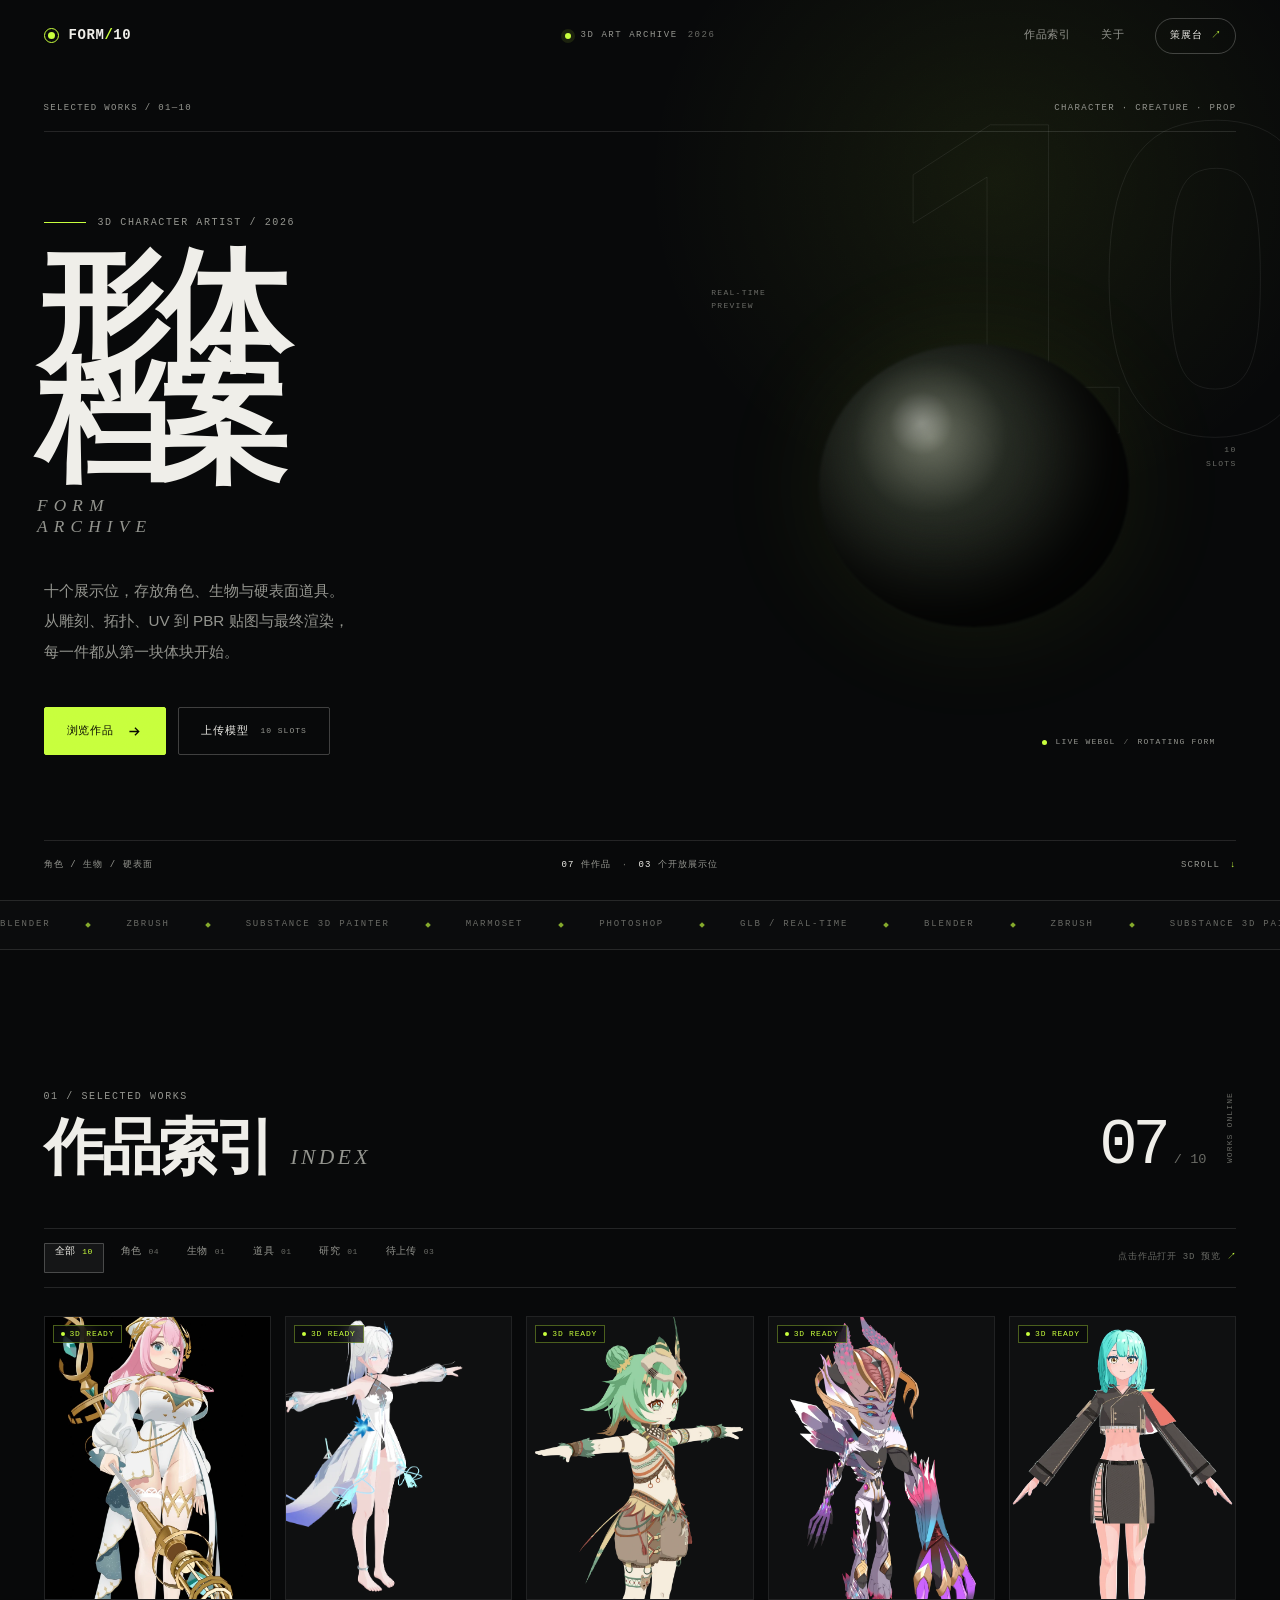
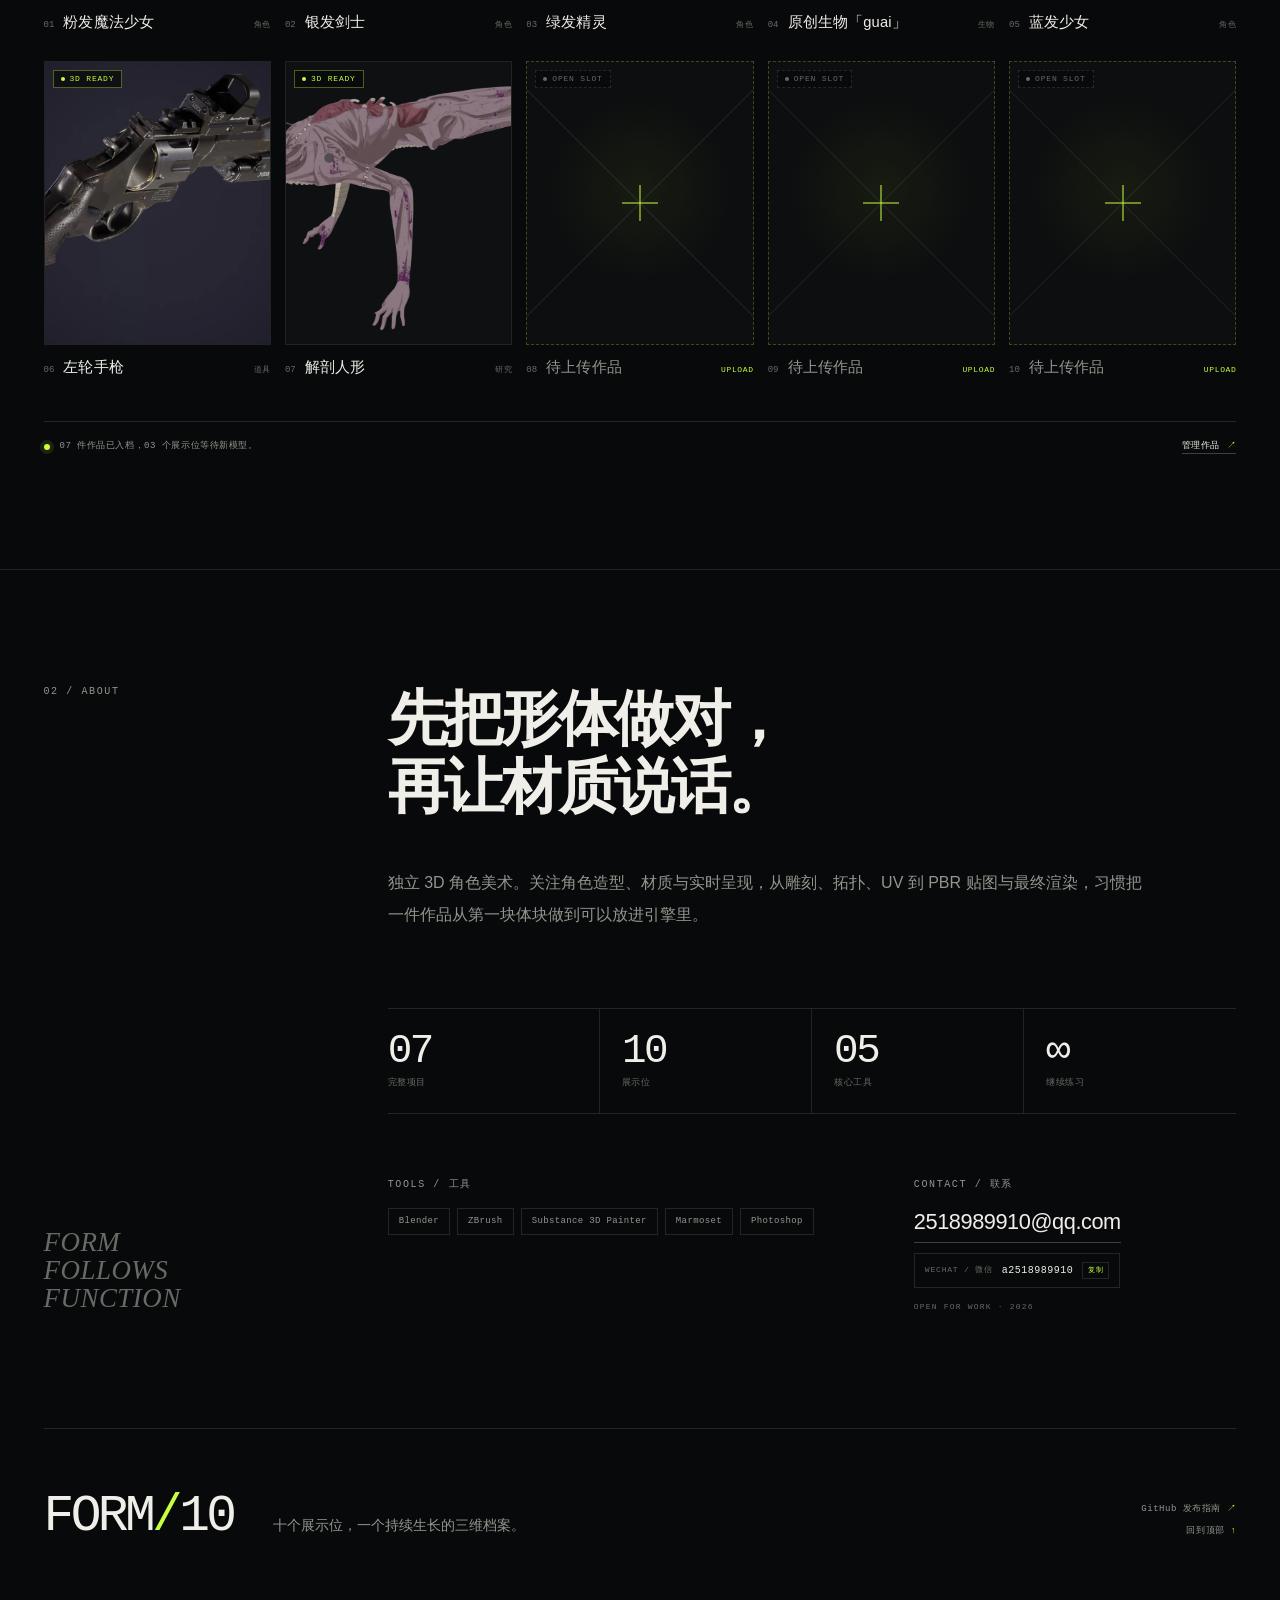
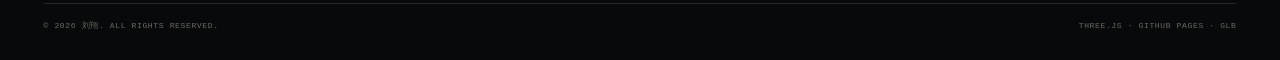
==== commit d0505b1e: "Add 7 showcase models, personal info, softer viewer lighting" ====
--- a/index.html
+++ b/index.html
@@ -1,4 +1,4 @@
-﻿<!doctype html>
+<!doctype html>
 <html lang="zh-CN">
 <head>
   <meta charset="utf-8">
@@ -171,8 +171,13 @@
           </div>
           <div class="about-contact">
             <p class="micro-label">CONTACT / 联系</p>
-            <a id="contact-email" class="contact-link" href="mailto:hello@yourname.com">hello@yourname.com</a>
+            <a id="contact-email" class="contact-link" href="mailto:2518989910@qq.com">2518989910@qq.com</a>
             <a id="contact-artstation" class="contact-secondary" href="#" target="_blank" rel="noreferrer" hidden>ARTSTATION <span aria-hidden="true">↗</span></a>
+            <button id="contact-wechat" class="contact-wechat" type="button" hidden>
+              <span class="contact-wechat-label">WECHAT / 微信</span>
+              <b id="contact-wechat-id">a2518989910</b>
+              <span class="contact-wechat-copy" aria-hidden="true">复制</span>
+            </button>
             <p class="contact-note">OPEN FOR WORK · 2026</p>
           </div>
         </div>
@@ -190,7 +195,7 @@
       </div>
     </div>
     <div class="footer-bottom">
-      <p>© <span id="footer-year">2026</span> <span id="footer-artist">YOUR NAME</span>. ALL RIGHTS RESERVED.</p>
+      <p>© <span id="footer-year">2026</span> <span id="footer-artist">刘翔</span>. ALL RIGHTS RESERVED.</p>
       <p>THREE.JS · GITHUB PAGES · GLB</p>
     </div>
   </footer>
--- a/css/style.css
+++ b/css/style.css
@@ -613,6 +613,51 @@
   display: none;
 }
 
+.contact-wechat {
+  display: inline-flex;
+  align-items: center;
+  gap: 9px;
+  margin-top: 10px;
+  padding: 8px 10px;
+  border: 1px solid var(--line);
+  background: transparent;
+  font-family: var(--font-mono);
+  font-size: 8px;
+  letter-spacing: 0.04em;
+  color: var(--muted-2);
+  text-align: left;
+  transition: border-color 0.2s, color 0.2s, background 0.2s;
+}
+
+.contact-wechat:hover {
+  border-color: var(--accent);
+  color: var(--text);
+  background: rgba(200, 255, 61, 0.04);
+}
+
+.contact-wechat-label {
+  letter-spacing: 0.1em;
+}
+
+.contact-wechat b {
+  font-family: var(--font-mono);
+  font-size: 10px;
+  font-weight: 400;
+  letter-spacing: 0.05em;
+  color: var(--text);
+}
+
+.contact-wechat-copy {
+  padding: 2px 5px;
+  border: 1px solid var(--line);
+  font-size: 7px;
+  color: var(--accent);
+}
+
+.contact-wechat[hidden] {
+  display: none;
+}
+
 .contact-note {
   margin-top: 13px;
   font-family: var(--font-mono);
